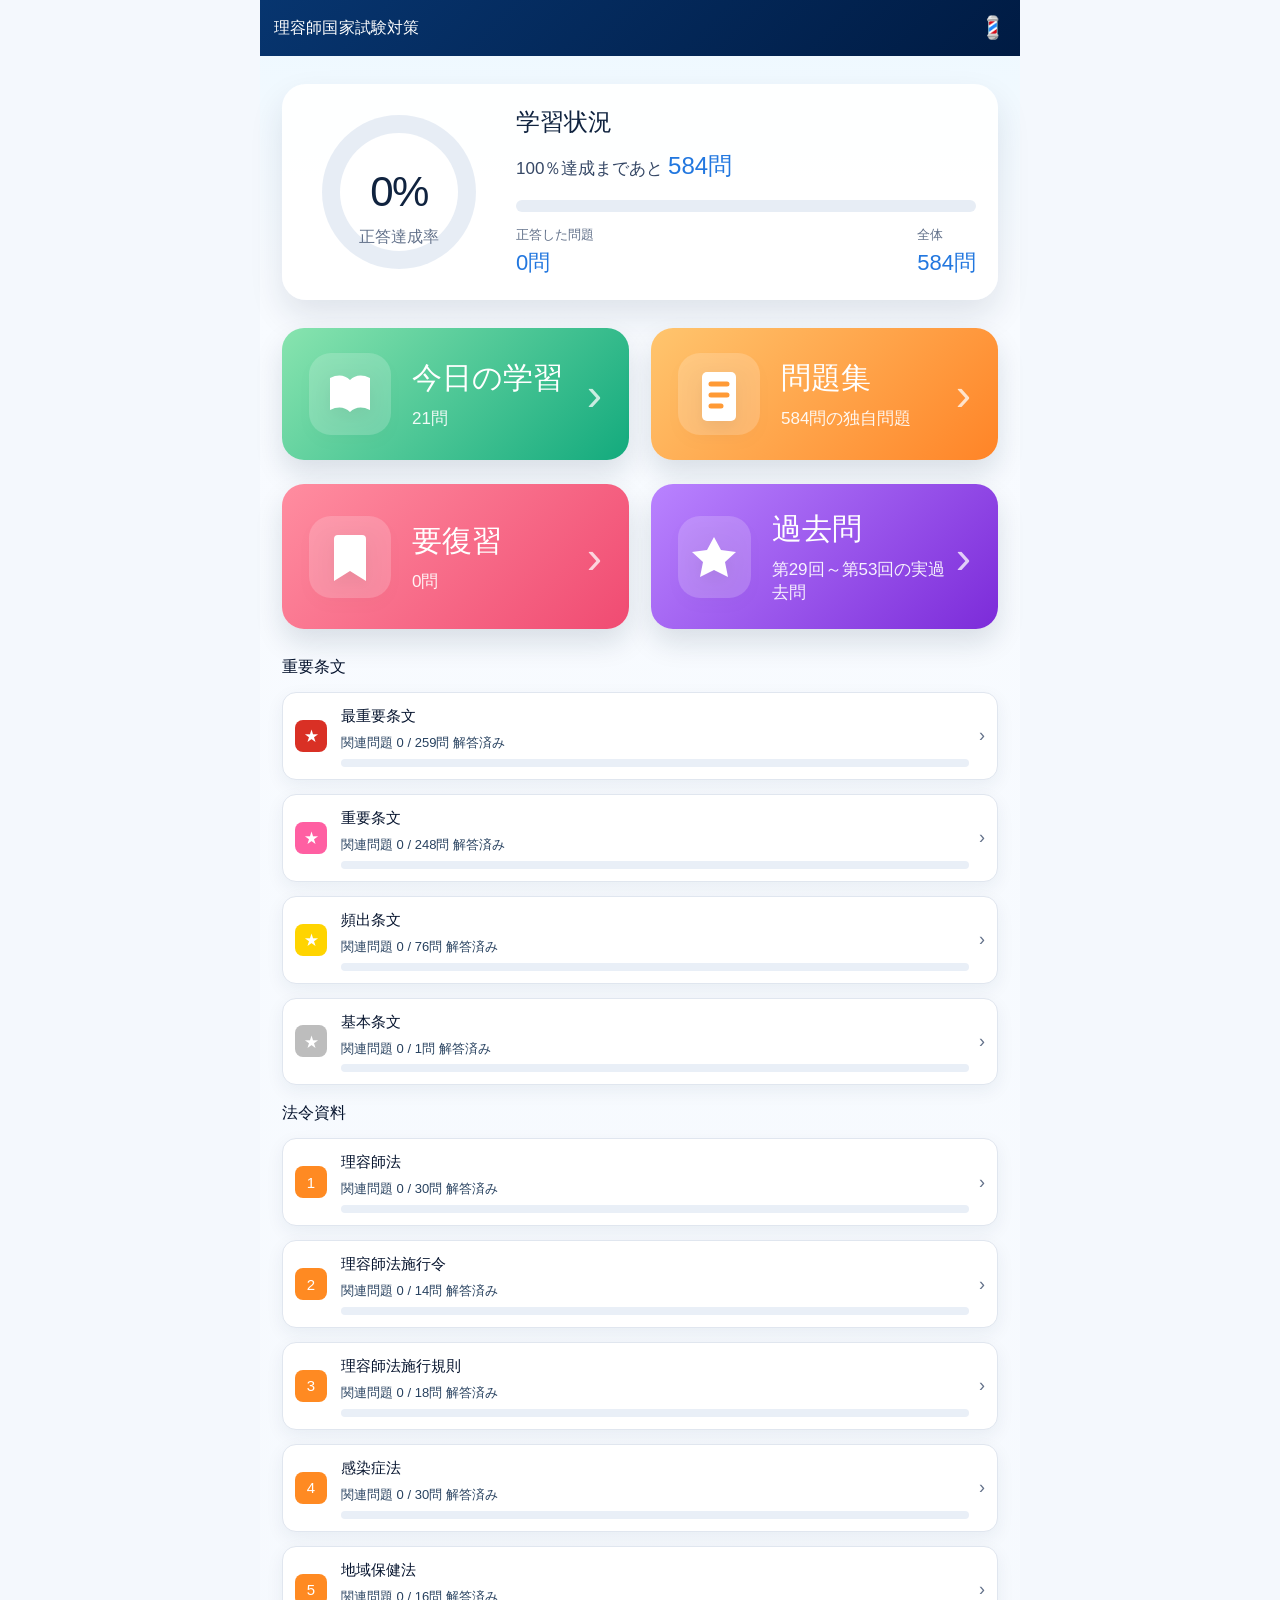
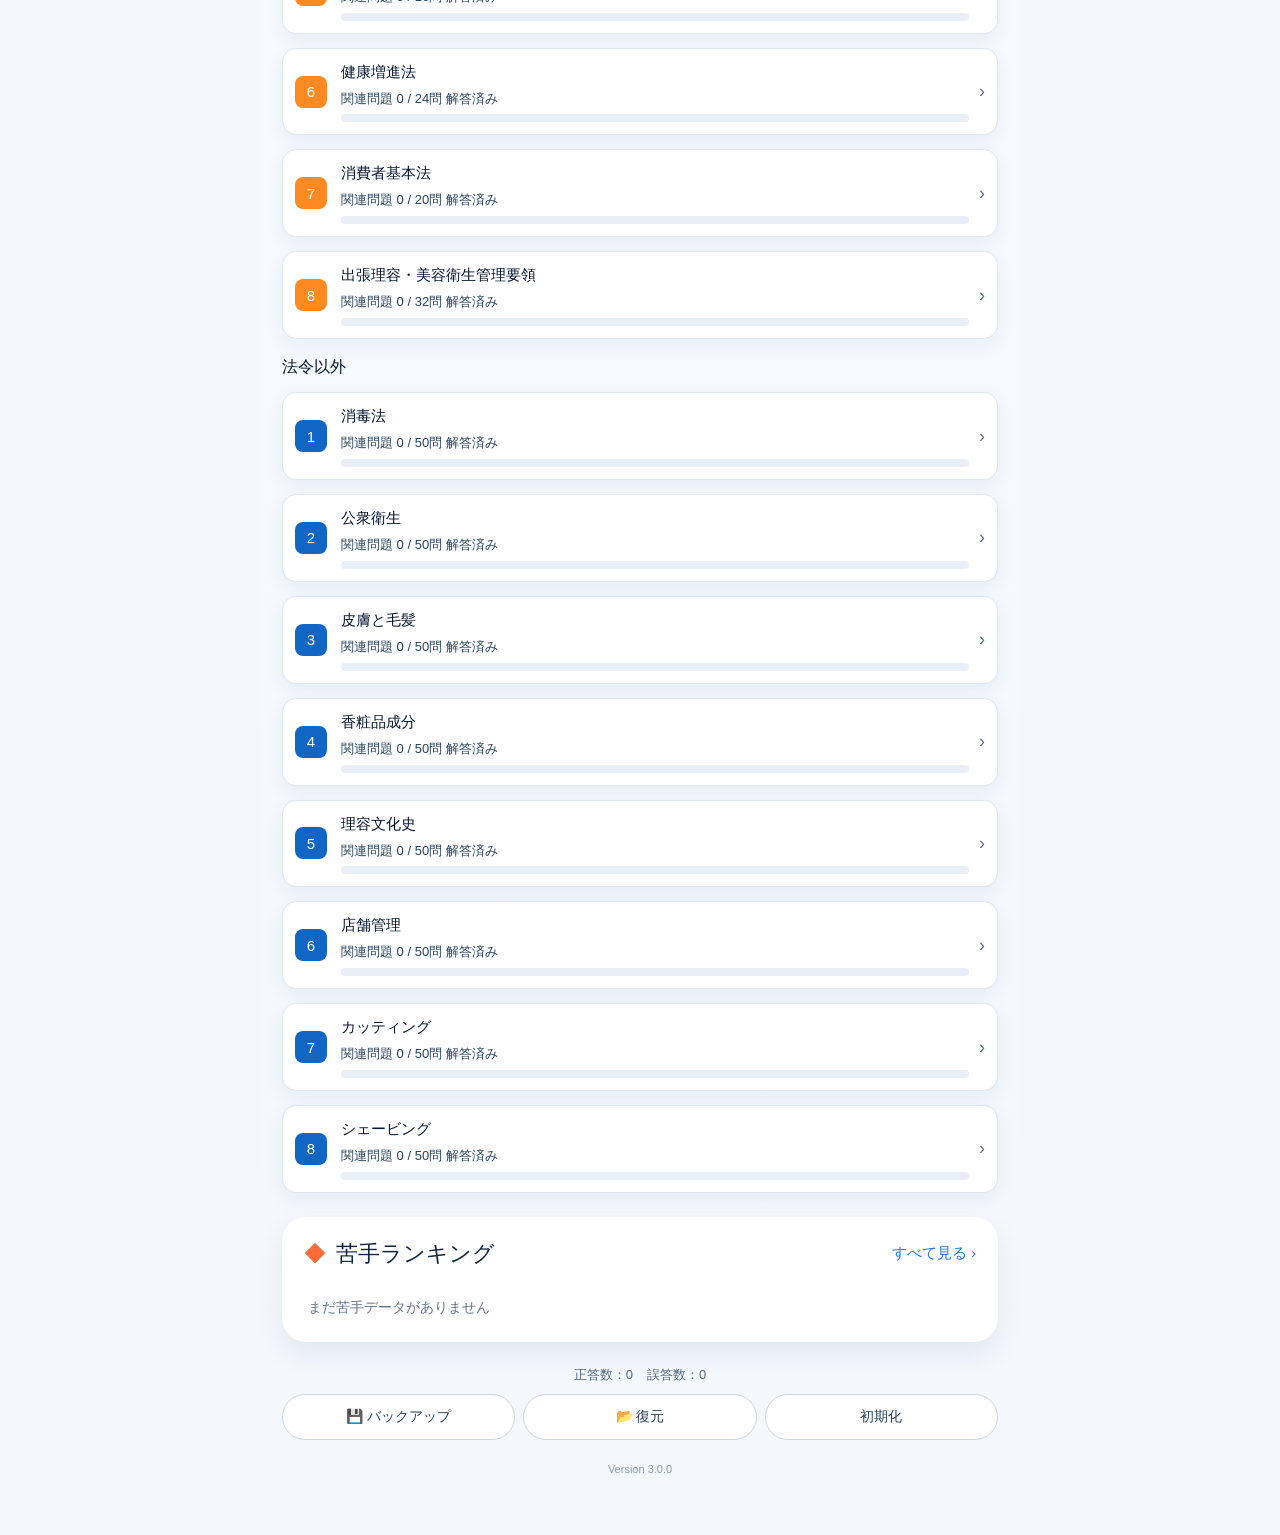
==== index.html @ 8ae8960f "Add files via upload" ====
<!doctype html>
<html lang="ja">
<head>
<meta charset="utf-8">
<meta name="viewport" content="width=device-width,initial-scale=1,viewport-fit=cover">
<title>理容師国家試験</title>
<meta name="theme-color" content="#eaf5ff">
<meta name="apple-mobile-web-app-title" content="国家試験">
<meta name="application-name" content="国家試験">
<link rel="manifest" href="manifest.webmanifest">
<link rel="stylesheet" href="style.css">
</head>
<body>
<main class="app-shell">
  <header class="hero-top">
    <div class="title-banner">
      <span class="brand-mark"><svg viewBox="0 0 64 64" aria-hidden="true"><path d="M12 16c8-4 15-3 20 2v32c-5-5-12-6-20-2V16z"/><path d="M52 16c-8-4-15-3-20 2v32c5-5 12-6 20-2V16z"/></svg></span>
      <span class="hero-title">理容師国家試験対策</span>
    </div>
  </header>

  <section class="content">
    <section class="hero-card" id="hero-card"></section>

    <section class="entry-grid">
      <a class="entry-card study" href="過去問/index.html?mode=today"><span class="entry-ico"><svg viewBox="0 0 64 64" aria-hidden="true"><path d="M12 16c8-4 15-3 20 2v32c-5-5-12-6-20-2V16z"/><path d="M52 16c-8-4-15-3-20 2v32c5-5 12-6 20-2V16z"/></svg></span><span class="entry-text"><span>今日の学習</span><small>21問</small></span><span class="arrow">›</span></a>
      <a class="entry-card quiz" href="過去問/index.html?mode=category"><span class="entry-ico"><svg viewBox="0 0 64 64" aria-hidden="true"><path d="M20 10h24a5 5 0 0 1 5 5v39a5 5 0 0 1-5 5H20a5 5 0 0 1-5-5V15a5 5 0 0 1 5-5z"/><path d="M24 22h16M24 33h16M24 44h10" fill="none" stroke="#ff9a36" stroke-width="5" stroke-linecap="round"/></svg></span><span class="entry-text"><span>問題集</span><small id="problem-count-description">584問の独自問題</small></span><span class="arrow">›</span></a>
    </section>

    <section class="entry-grid entry-grid-secondary">
      <a class="entry-card review" href="過去問/index.html#mistakes"><span class="entry-ico"><svg viewBox="0 0 64 64" aria-hidden="true"><path d="M20 10h24a4 4 0 0 1 4 4v42L32 46 16 56V14a4 4 0 0 1 4-4z"/><path d="M34 18l3 6 7 1-5 5 1 7-6-3-6 3 1-7-5-5 7-1 3-6z" opacity=".35"/></svg></span><span class="entry-text"><span>要復習</span><small id="review-mini">0問</small></span><span class="arrow">›</span></a>
      <a class="entry-card past" href="実過去問/index.html"><span class="entry-ico"><svg viewBox="0 0 64 64" aria-hidden="true"><path d="M32 12l7 13 15 2-11 10 3 15-14-7-14 7 3-15L10 27l15-2 7-13z"/></svg></span><span class="entry-text"><span>過去問</span><small>第29回～第53回の実過去問</small></span><span class="arrow">›</span></a>
    </section>

    <section class="category-card-list" id="category-card-list"></section>
    <section class="weak-card" id="weak-card"></section>
    <section class="reset-card" id="reset-card"></section>
  </section>
</main>

<script src="過去問/data.js"></script>
<script src="教材/data.js"></script>
<script>
const PREFIX='riyo_v05_';
function storageGet(key){try{return localStorage.getItem(key)}catch(e){return null}}
function storageSet(key,value){try{localStorage.setItem(key,value);return true}catch(e){return false}}
function storageRemove(key){try{localStorage.removeItem(key);return true}catch(e){return false}}
function safeJson(key,fallback,validate){const raw=storageGet(key);if(raw===null)return fallback;try{const value=JSON.parse(raw);return !validate||validate(value)?value:fallback}catch(e){return fallback}}
const store={get:k=>safeJson(PREFIX+k,null,v=>v===null||(v&&typeof v==='object'&&!Array.isArray(v))),set:(k,v)=>storageSet(PREFIX+k,JSON.stringify(v))};
const APP_VERSION='3.0.0';
const MATERIAL_CATEGORY_NUMBERS=['1','2','3','4','5','6','7','8','9','10','11','12','13','14','15','16'];
const MATERIAL_IMPORTANT_ROWS=[
  {source:0,label:'最重要条文',importance:'most',mark:'#d93025'},
  {source:1,label:'重要条文',importance:'important',mark:'#ff5fa2'},
  {source:2,label:'頻出条文',importance:'frequent',mark:'#ffd400'},
  {source:3,label:'基本条文',importance:'basic',mark:'#bdbdbd'}
];
const MATERIAL_FIELD_ROWS=[
  {label:'理容師法',source:3,group:'barber_act'},{label:'理容師法施行令',source:5,group:'order'},{label:'理容師法施行規則',source:4,group:'rules'},
  {label:'感染症法',source:7,group:'infection'},{label:'地域保健法',source:8,group:'community'},{label:'健康増進法',source:9,group:'health_promotion_act'},
  {label:'消費者基本法',source:10,group:'consumer'},{label:'出張理容・美容衛生管理要領',source:6,group:'visit'},
  {label:'消毒法',source:12,field:'衛生管理',type:'disinfection',group:'disinfection'},
  {label:'公衆衛生',source:12,field:'衛生管理',type:'public_health',group:'public_health'},
  {label:'皮膚と毛髪',source:12,field:'保健',group:'skin'},{label:'香粧品成分',source:12,field:'香粧品化学',group:'cosmetics'},
  {label:'理容文化史',source:12,field:'文化論',group:'history'},{label:'店舗管理',source:12,field:'運営管理',group:'shop'},
  {label:'カッティング',source:12,field:'理容技術理論',type:'cut',group:'cut'},
  {label:'シェービング',source:12,field:'理容技術理論',type:'shaving',group:'shaving'}
];
const GROUP_RULE={microbe:'disinfection',infection_control:'disinfection',environment:'public_health',health_promo:'public_health',hair:'skin',anatomy:'skin',nutrition:'skin',disease:'skin',surfactant:'cosmetics',perm:'cosmetics',cosmetic_safety:'cosmetics',ph:'cosmetics',color:'cosmetics',style:'history',design:'history',aesthetics:'history',customer:'shop',accounting:'shop',labor:'shop',complaint:'shop',store:'shop',commerce:'shop',shampoo:'cut',setting:'cut',tools:'cut'};
function questionGroup(q){return GROUP_RULE[q.category]||q.category}
function relatedQuestions(def){
  if(def.importance==='most')return QUESTIONS.filter(q=>Number(q.importance||3)>=5);
  if(def.importance==='important')return QUESTIONS.filter(q=>Number(q.importance||3)===4);
  if(def.importance==='frequent')return QUESTIONS.filter(q=>Number(q.importance||3)===3);
  if(def.importance==='basic')return QUESTIONS.filter(q=>Number(q.importance||3)<=2);
  return QUESTIONS.filter(q=>questionGroup(q)===def.group);
}
function answeredIds(p){
  const ids=new Set(Object.entries(p.answerStats||{}).filter(([,s])=>s&&Number(s.try)>0).map(([id])=>Number(id)));
  Object.entries(p.done||{}).forEach(([id,value])=>{if(value)ids.add(Number(id))});
  return ids;
}
function materialProgressHtml(items,answered){
  const total=items.length,learned=items.filter(q=>answered.has(Number(q.id))).length,rate=pct(learned,total);
  return `<div class="cat-progress"><div class="cat-progress-line"><em>関連問題 ${learned} / ${total}問 解答済み</em></div><div class="cat-progress-track"><i style="width:${rate}%"></i></div></div>`;
}
function materialRowHtml(def,index,type,answered,displayIndex=index){
  const mark=type==='important'?'★':MATERIAL_CATEGORY_NUMBERS[displayIndex];
  const href=`教材/index.html#material=${type}-${index}`;
  const color=type==='important'?def.mark:'#1266c3';
  return `<a class="material-law-row" href="${href}"><span class="material-num" style="background:${color}">${mark}</span><span class="material-main"><span class="material-title">${def.label}</span>${materialProgressHtml(relatedQuestions(def),answered)}</span><span class="material-go">›</span></a>`;
}
let openLawCategory=null;
let openImportance=null;
const escapeLawHtml=value=>String(value??'').replace(/[&<>"']/g,ch=>({'&':'&amp;','<':'&lt;','>':'&gt;','"':'&quot;',"'":'&#39;'}[ch]));
function formatLawSourceText(text){
  const lines=String(text||'').replace(/\r\n?/g,'\n').split('\n').map(line=>line.trim());
  const out=[];
  for(const line of lines){
    if(!line){if(out.length&&out[out.length-1]!==null)out.push(null);continue;}
    if(!out.length||out[out.length-1]===null){out.push(line);continue;}
    const prev=out[out.length-1];
    const startsStructure=/^(?:（[^）]+）|第[一二三四五六七八九十百千0-9０-９]+条|[一二三四五六七八九十百千]+[ 　]|[0-9０-９]+[ 　])/.test(line);
    if(/[。！？）]$/.test(prev)||startsStructure)out.push(line);else out[out.length-1]=prev+line;
  }
  return out.filter((line,i)=>line!==null||i>0&&out[i-1]!==null).map(line=>line===null?'':line);
}
const lawSourceHtml=text=>formatLawSourceText(text).map(line=>escapeLawHtml(line)).join('<br>');
function lawEntries(def){
  const map=new Map();
  QUESTIONS.filter(q=>q.category===def.group&&typeof LAW_META!=='undefined'&&LAW_META[q.id]).forEach(q=>{
    const meta=LAW_META[q.id],key=meta.reference||`問題${q.id}`;
    if(!map.has(key))map.set(key,{reference:key,sources:[],points:[],explanations:[],questions:[]});
    const entry=map.get(key);
    if(meta.sourceText&&!entry.sources.includes(meta.sourceText))entry.sources.push(meta.sourceText);
    (meta.examPoints||[]).forEach(point=>{if(point&&!entry.points.includes(point))entry.points.push(point)});
    if(q.exp&&!entry.explanations.includes(q.exp))entry.explanations.push(q.exp);
    entry.questions.push(q);
  });
  return [...map.values()];
}
function importanceQuestions(def){
  return QUESTIONS.filter(q=>{
    if(typeof LAW_META==='undefined'||!LAW_META[q.id])return false;
    if(def.importance==='most')return Number(q.importance||3)>=5;
    if(def.importance==='important')return Number(q.importance||3)===4;
    if(def.importance==='frequent')return Number(q.importance||3)===3;
    return Number(q.importance||3)<=2;
  });
}
function importanceEntries(def){
  const map=new Map();
  importanceQuestions(def).forEach(q=>{
    const meta=LAW_META[q.id],key=meta.reference||`問題${q.id}`;
    if(!map.has(key))map.set(key,{reference:key,sources:[],points:[],explanations:[],questions:[]});
    const entry=map.get(key);
    if(meta.sourceText&&!entry.sources.includes(meta.sourceText))entry.sources.push(meta.sourceText);
    (meta.examPoints||[]).forEach(point=>{if(point&&!entry.points.includes(point))entry.points.push(point)});
    if(q.exp&&!entry.explanations.includes(q.exp))entry.explanations.push(q.exp);
    entry.questions.push(q);
  });
  return [...map.values()];
}
function lawArticleHtml(entry,index){
  return `<details class="top-law-article"${index===0?' open':''}><summary>${escapeLawHtml(entry.reference)}</summary><div class="top-law-article-body"><section class="top-law-block"><h4>条文全文</h4>${entry.sources.map(x=>`<p class="top-law-source">${lawSourceHtml(x)}</p>`).join('')}</section><section class="top-law-block"><h4>ポイント</h4><ul class="top-law-points">${entry.points.map(x=>`<li>${escapeLawHtml(x)}</li>`).join('')}</ul></section><section class="top-law-block"><h4>解説</h4>${entry.explanations.map(x=>`<p class="top-law-explain">${escapeLawHtml(x)}</p>`).join('')}</section><section class="top-law-block"><h4>関連問題</h4><div class="top-law-related">${entry.questions.map(q=>`<a href="過去問/index.html#question=${q.id}">問題${q.id}　${escapeLawHtml(q.q.split('\n')[0])}</a>`).join('')}</div></section></div></details>`;
}
function lawMaterialHtml(def,index,answered){
  const entries=lawEntries(def),questions=relatedQuestions(def),open=openLawCategory===def.group;
  return `<div class="top-law-unit"><a class="material-law-row top-law-toggle" href="#law=${def.group}" onclick="toggleLawCategory('${def.group}');return false" aria-expanded="${open}"><span class="material-num" style="background:#ff8a22">${index+1}</span><span class="material-main"><span class="material-title">${def.label}</span>${materialProgressHtml(questions,answered)}</span><span class="material-go">›</span></a>${open?`<div class="top-law-list">${entries.map(lawArticleHtml).join('')}</div>`:''}</div>`;
}
function importanceMaterialHtml(def,index,answered){
  const entries=importanceEntries(def),open=openImportance===def.importance;
  return `<div class="top-law-unit"><a class="material-law-row top-law-toggle" href="#importance=${def.importance}" onclick="toggleImportance('${def.importance}');return false" aria-expanded="${open}"><span class="material-num" style="background:${def.mark}">★</span><span class="material-main"><span class="material-title">${def.label}</span>${materialProgressHtml(relatedQuestions(def),answered)}</span><span class="material-go">›</span></a>${open?`<div class="top-law-list">${entries.map(lawArticleHtml).join('')}</div>`:''}</div>`;
}
function toggleLawCategory(group){openLawCategory=openLawCategory===group?null:group;renderMaterialCategories();}
function toggleImportance(importance){openImportance=openImportance===importance?null:importance;renderMaterialCategories();}
function renderMaterialCategories(){
  const answered=answeredIds(prog());
  const laws=MATERIAL_FIELD_ROWS.slice(0,8),nonLaws=MATERIAL_FIELD_ROWS.slice(8);
  document.getElementById('category-card-list').innerHTML=`<h3 class="material-section-title">重要条文</h3>${MATERIAL_IMPORTANT_ROWS.map((d,i)=>importanceMaterialHtml(d,i,answered)).join('')}<h3 class="material-section-title">法令資料</h3>${laws.map((d,i)=>lawMaterialHtml(d,i,answered)).join('')}<h3 class="material-section-title">法令以外</h3>${nonLaws.map((d,i)=>materialRowHtml(d,i+8,'field',answered,i)).join('')}`;
}

function baseProg(){return{done:{},answerStats:{},history:[],mistakes:{},themeStats:{},catStats:{},daily:{},recentIds:[],recentThemes:[],mockStats:{pass:0,fail:0},scoreResetBase:{ok:0,ng:0},materialOk:{},settings:{todayCount:21,recentBlock:30,masterNeed:2}}}
function prog(){return {...baseProg(),...(store.get('prog')||{})}}
function pct(n,d){return d?Math.round(n/d*100):0}
function localDateString(d=new Date()){const z=n=>String(n).padStart(2,'0');return `${d.getFullYear()}-${z(d.getMonth()+1)}-${z(d.getDate())}`}
function today(){return localDateString()}
function lastNDays(n){const a=[];for(let i=0;i<n;i++){const d=new Date();d.setDate(d.getDate()-i);a.push(localDateString(d))}return a}
function catQuestions(id){return QUESTIONS.filter(q=>q.category===id)}
function rankCounts(list){return {
  ss:list.filter(q=>q.importance>=5).length,
  s:list.filter(q=>q.importance===4).length,
  a:list.filter(q=>q.importance<=3).length
}}
function weaknessName(key){
  const gid=String(key||'').split(':')[0];
  const c=CATEGORIES.find(x=>x.id===gid);
  return c ? c.name : '苦手テーマ';
}
function weaknessRows(p){
  const rows=Object.entries(p.themeStats||{}).map(([k,s])=>{
    const total=(s.ok||0)+(s.ng||0);
    return {name:weaknessName(k), total, rate:pct(s.ok||0,total), ng:s.ng||0};
  }).filter(x=>x.total>0 && x.ng>0)
    .sort((a,b)=>(b.ng-a.ng)||(a.rate-b.rate))
    .slice(0,3);
  return rows;
}

function solvedIds(p){return new Set(Object.entries(p.answerStats||{}).filter(([id,s])=>s&&s.ok>0).map(([id])=>Number(id)))}
function masteredIds(p){return new Set(Object.entries(p.answerStats||{}).filter(([id,s])=>s&&s.ok>=5).map(([id])=>Number(id)))}
function solvedCountByCat(p,catId){const solved=solvedIds(p);return catQuestions(catId).filter(q=>solved.has(q.id)).length}
function categoryProgressHtml(c,i,p){const total=catQuestions(c.id).length,done=solvedCountByCat(p,c.id),rate=pct(done,total);return `<div class="cat-progress"><div class="cat-progress-line"><em>${rate}%　${done} / ${total} 問 完了</em></div><div class="cat-progress-track"><i style="width:${rate}%"></i></div></div>`}
function mockStatsText(p){const st={pass:0,fail:0,...((p&&p.mockStats)||{})};return `合格${st.pass||0}回/不合格${st.fail||0}回`}
function scoreCounts(p){const h=p.history||[];return{ok:h.filter(x=>x.ok).length,ng:h.filter(x=>!x.ok).length}}
function visibleScoreCounts(p){const c=scoreCounts(p),b={ok:0,ng:0,...(p.scoreResetBase||{})};return{ok:Math.max(0,c.ok-(b.ok||0)),ng:Math.max(0,c.ng-(b.ng||0))}}
const STUDY_BACKUP_KEYS=['riyo_v05_prog','riyo_v05_mockProgress','riyoshi_past_exam_session_v1','riyoushi_9laws_final_done_v3','riyoushi_9laws_final_weak_v2','study_mode'];
const STUDY_BACKUP_ID='国家試験学習データ';
function backupFileName(){const d=new Date(),z=n=>String(n).padStart(2,'0');return `国家試験_学習データ_${d.getFullYear()}${z(d.getMonth()+1)}${z(d.getDate())}_${z(d.getHours())}${z(d.getMinutes())}${z(d.getSeconds())}.json`}
function backupStudyData(){
  const data={};
  STUDY_BACKUP_KEYS.forEach(k=>{const v=storageGet(k);if(v!==null)data[k]=v});
  const backup={format:STUDY_BACKUP_ID,version:1,createdAt:new Date().toISOString(),app:{name:'理容師国家試験対策',storage:'localStorage'},data};
  const blob=new Blob([JSON.stringify(backup,null,2)],{type:'application/json'}),url=URL.createObjectURL(blob),a=document.createElement('a');
  a.href=url;a.download=backupFileName();document.body.appendChild(a);a.click();a.remove();setTimeout(()=>URL.revokeObjectURL(url),1000);
}
function chooseRestoreFile(){document.getElementById('restore-file').click()}
function restoreStudyData(input){
  const file=input.files&&input.files[0];input.value='';if(!file)return;
  const reader=new FileReader();
  reader.onload=()=>{
    let backup;
    try{backup=JSON.parse(reader.result)}catch(e){alert('このファイルは有効な学習データではありません。');return}
    const jsonKeys=new Set(['riyo_v05_prog','riyo_v05_mockProgress','riyoshi_past_exam_session_v1','riyoushi_9laws_final_done_v3','riyoushi_9laws_final_weak_v2']);
    const objectJsonKeys=new Set(['riyo_v05_prog','riyo_v05_mockProgress','riyoshi_past_exam_session_v1']);
    const valid=backup&&backup.format===STUDY_BACKUP_ID&&backup.version===1&&backup.data&&typeof backup.data==='object'&&!Array.isArray(backup.data)&&Object.keys(backup.data).every(k=>STUDY_BACKUP_KEYS.includes(k)&&typeof backup.data[k]==='string'&&(!jsonKeys.has(k)||(()=>{try{const v=JSON.parse(backup.data[k]);return objectJsonKeys.has(k)?(v&&typeof v==='object'&&!Array.isArray(v)):Array.isArray(v)}catch(e){return false}})()));
    if(!valid){alert('このファイルは有効な学習データではありません。');return}
    if(!confirm('現在の学習データをバックアップデータで置き換えます。復元してよろしいですか？'))return;
    const before={};STUDY_BACKUP_KEYS.forEach(k=>before[k]=storageGet(k));
    try{
      STUDY_BACKUP_KEYS.forEach(k=>{if(!storageRemove(k))throw new Error('storage')});
      Object.entries(backup.data).forEach(([k,v])=>{if(!storageSet(k,v))throw new Error('storage')});
    }catch(e){
      STUDY_BACKUP_KEYS.forEach(k=>storageRemove(k));
      Object.entries(before).forEach(([k,v])=>{if(v!==null)storageSet(k,v)});
      alert('学習データを復元できませんでした。現在のデータは変更されていません。');return;
    }
    alert('学習データを復元しました。');location.reload();
  };
  reader.onerror=()=>alert('このファイルは有効な学習データではありません。');
  reader.readAsText(file);
}
function resetStudyData(){if(!confirm('学習データを初期化します。正答・誤答・学習履歴・要復習・達成率が削除されます。問題データ・教材データは削除されません。よろしいですか？'))return;const p=prog();const next=baseProg();next.settings={...next.settings,...(p.settings||{})};store.set('prog',next);storageRemove('riyo_v05_mockProgress');storageRemove('riyoshi_past_exam_session_v1');renderProgress()}

function renderProgress(){
  const p=prog();
  const done=solvedIds(p).size;
  const h=p.history||[];
  const ok=h.filter(x=>x.ok).length;
  const masteredSet=masteredIds(p);
  const reviewCount=Object.entries(p.mistakes||{}).filter(([id])=>!masteredSet.has(Number(id))).length;
  const masteredCount=masteredSet.size;
  const week=lastNDays(7).reduce((a,d)=>a+(p.daily?.[d]?.try||0),0);
  const total=QUESTIONS.length;
  const donePct=pct(done,total);
  const correctPct=pct(ok,h.length);
  const score=visibleScoreCounts(p);
  const remain=Math.max(0,total-done);
  document.getElementById('problem-count-description').textContent=`${total}問の独自問題`;
  document.getElementById('review-mini').textContent=reviewCount+'問';
  const masteredMini=document.getElementById('mastered-mini');
  if(masteredMini)masteredMini.textContent=masteredCount+'問';
  document.getElementById('hero-card').innerHTML=`
    <div class="ring big" style="--p:${donePct}"><span>${donePct}%</span><small>正答達成率</small></div>
    <div class="hero-info">
      <h2>学習状況</h2>
      <p>${remain?`100％達成まであと <span>${remain}問</span>`:'100％達成'}</p>
      <div class="bar"><i style="width:${donePct}%"></i></div>
      <div class="hero-numbers"><div>正答した問題<br><span>${done}問</span></div><div>全体<br><span>${total}問</span></div></div>
    </div>`;
  renderMaterialCategories();
  const wr=weaknessRows(p);
  document.getElementById('weak-card').innerHTML=`
    <div class="section-head"><h2><span class="flame">◆</span>苦手ランキング</h2><a href="過去問/index.html#mistakes">すべて見る ›</a></div>
    ${wr.length ? `<div class="weak-list">${wr.map((w,i)=>`<a class="weak-row" href="過去問/index.html#mistakes"><span class="rank r${i+1}">${i+1}</span><span>${w.name}</span><small>正答率 <em>${w.rate}%</em></small><span class="go">›</span></a>`).join('')}</div>` : `<div class="empty-weak">まだ苦手データがありません</div>`}`;
  document.getElementById('reset-card').innerHTML=`<div class="reset-counts"><span>正答数：${score.ok}</span><span>誤答数：${score.ng}</span></div><div class="data-buttons"><button class="data-button" onclick="backupStudyData()">💾 バックアップ</button><button class="data-button" onclick="chooseRestoreFile()">📂 復元</button><button class="reset-button" onclick="resetStudyData()">初期化</button></div><input id="restore-file" class="restore-file" type="file" accept="application/json,.json" onchange="restoreStudyData(this)"><div class="app-version">Version ${APP_VERSION}</div>`;
}
function renderCategories(){}
renderProgress();
renderCategories();
window.addEventListener('pageshow',()=>renderProgress());
document.addEventListener('visibilitychange',()=>{if(document.visibilityState==='visible')renderProgress();});
window.addEventListener('storage',e=>{if(e.key===PREFIX+'prog')renderProgress();});
if ('serviceWorker' in navigator) {
  window.addEventListener('load',()=>navigator.serviceWorker.register('./sw.js').catch(()=>{}));
}
</script>
</body>
</html>
---- style.css ----
:root{--navy:#10233f;--bg:#f4f8fd;--line:#dfe8f2;--text:#10233f;--muted:#62718a;--blue:#2277df;--green:#24b77a;--orange:#ff8a22;--red:#f35775;--card:#fff;--violet:#7a55d8}
*{box-sizing:border-box;font-weight:400}body{margin:0;background:#f4f8fd;color:var(--text);font-family:-apple-system,BlinkMacSystemFont,"Hiragino Sans","Yu Gothic",Meiryo,sans-serif;font-weight:400}a{text-decoration:none;color:inherit;font-weight:400}.app-shell{max-width:760px;min-height:100vh;margin:0 auto;background:linear-gradient(180deg,#edf8ff 0,#f8fbff 280px,#f4f8fd 100%)}
.hero-top{height:86px;padding:0;position:relative;display:block;overflow:hidden;background:#083463;border-bottom:1px solid rgba(255,255,255,.55)}.title-banner{height:86px;border-radius:0;background:#083463;box-shadow:none;display:flex;align-items:center;gap:0;padding:0 22px 0 22px;color:white;position:relative}.title-banner:after{content:'💈';position:absolute;right:24px;top:50%;transform:translateY(-50%);font-size:28px;line-height:1}.brand-mark{display:none}.brand-mark svg{display:none}.hero-title{font-size:24px;letter-spacing:.01em;color:white;line-height:1.2}.content{padding:22px 22px 34px}
.hero-card{margin-top:6px;background:rgba(255,255,255,.96);border-radius:24px;padding:22px;box-shadow:0 16px 34px rgba(16,35,63,.11);display:grid;grid-template-columns:190px 1fr;gap:22px;align-items:center}.ring{border-radius:50%;background:conic-gradient(var(--blue) calc(var(--p)*1%),#e7edf5 0);position:relative}.ring:before{content:"";position:absolute;inset:18px;border-radius:50%;background:white}.ring span,.ring small{position:absolute;z-index:1;font-weight:400;left:50%;transform:translateX(-50%);white-space:nowrap}.ring.big{width:154px;height:154px;margin:auto}.ring span{top:50%;transform:translate(-50%,-50%);font-size:42px;letter-spacing:-.04em;line-height:1}.ring small{bottom:24px;font-size:16px;color:var(--muted);line-height:1}.hero-info h2{font-size:24px;margin:0 0 12px}.hero-info p{margin:0 0 18px;color:#354765;font-size:17px}.hero-info p span{color:var(--blue);font-size:24px}.bar{height:12px;border-radius:999px;background:#e7edf5;overflow:hidden}.bar i{display:block;height:100%;border-radius:999px;background:linear-gradient(90deg,#2879df,#25b8ee)}.hero-numbers{display:flex;justify-content:space-between;margin-top:14px;color:var(--muted);font-size:13px}.hero-numbers span{display:inline-block;margin-top:4px;color:var(--blue);font-size:22px}
.quick-grid{display:grid;grid-template-columns:repeat(4,1fr);gap:24px;margin:32px 2px 30px}.quick{text-align:center;display:grid;gap:10px;justify-items:center;color:#10233f}.quick-icon{width:108px;height:108px;border-radius:50%;display:grid;place-items:center;color:white;box-shadow:0 14px 26px rgba(16,35,63,.16),inset 0 1px 0 rgba(255,255,255,.35)}.quick-icon svg{width:50px;height:50px;display:block;fill:currentColor}.quick span:nth-child(2){font-size:22px;line-height:1.2}.quick small{font-size:18px;color:var(--muted);line-height:1}.q1 small{color:var(--green)}.q1 .quick-icon{background:linear-gradient(135deg,#8ce9b9,#12aa70)}.q2 .quick-icon{background:linear-gradient(135deg,#b983ff,#7c2bd9)}.q2 small{color:var(--violet)}.q3 .quick-icon{background:linear-gradient(135deg,#ff8da0,#f04b72)}.q4 .quick-icon{background:linear-gradient(135deg,#86c9ff,#236fe0)}
.entry-grid{display:grid;grid-template-columns:1fr 1fr;gap:22px;margin-bottom:24px}.entry-card{min-height:126px;border-radius:22px;color:white;display:flex;align-items:center;padding:25px 27px;font-size:30px;box-shadow:0 14px 28px rgba(16,35,63,.13);position:relative;overflow:hidden}.entry-ico{width:82px;height:82px;border-radius:22px;background:rgba(255,255,255,.18);display:grid;place-items:center;margin-right:21px;filter:drop-shadow(0 7px 8px rgba(0,0,0,.08))}.entry-ico svg{width:64px;height:64px;fill:white;display:block}.entry-text{display:grid;gap:8px}.entry-text small{font-size:17px;color:rgba(255,255,255,.92)}.arrow{margin-left:auto;font-size:46px;color:rgba(255,255,255,.75)}.study{background:linear-gradient(135deg,#88e4af,#13aa7d)}.quiz{background:linear-gradient(135deg,#ffc56e,#ff8427)}
h2{font-size:22px;margin:0}.progress-card,.weak-card{background:var(--card);border-radius:24px;padding:22px;box-shadow:0 12px 28px rgba(16,35,63,.08);margin-bottom:24px}.section-head{display:flex;justify-content:space-between;align-items:center;margin-bottom:16px}.section-head h2{display:flex;align-items:center;gap:10px}.section-head a{color:var(--blue);font-size:15px}.mini-icon{color:#2ab6ed;font-size:22px}.flame{color:#ff6a39;font-size:22px}.stat-grid{display:grid;grid-template-columns:repeat(4,1fr);gap:14px;margin-bottom:20px}.stat{background:#f7faff;border-radius:18px;padding:15px 14px;min-height:132px}.stat span{display:block;color:#10233f;font-size:14px;margin-bottom:8px}.stat em{font-style:normal;font-size:30px;display:block;letter-spacing:-.02em}.stat i{display:block;height:8px;background:#dfe8f2;border-radius:999px;overflow:hidden;margin:12px 0}.stat i b{display:block;height:100%;border-radius:999px}.stat small{color:#465875;font-size:13px}.s-green em{color:var(--green)}.s-green i b{background:var(--green)}.s-orange em{color:var(--orange)}.s-orange i b{background:var(--orange)}.s-violet em{color:var(--violet)}.s-violet i b{background:var(--violet)}.s-blue em{color:var(--blue)}.s-blue i b{background:var(--blue)}.category-list{display:grid;gap:10px}.category-row{width:100%;border:1px solid var(--line);background:#fff;border-radius:17px;min-height:70px;padding:12px 14px;display:flex;align-items:center;gap:14px}.num{width:40px;height:40px;border-radius:50%;background:var(--blue);color:white;display:grid;place-items:center;font-size:17px;flex:0 0 auto}.category-main{min-width:0;display:block}.category-name{font-size:17px;display:block;white-space:nowrap;overflow:hidden;text-overflow:ellipsis}.category-main small{display:block;color:var(--muted);font-size:13px;margin-top:5px;line-height:1.35}.weak-list{display:grid}.weak-row{display:grid;grid-template-columns:50px 1fr auto 34px;align-items:center;gap:10px;min-height:64px;border-top:1px solid var(--line)}.weak-row:first-child{border-top:0}.rank{width:34px;height:34px;border-radius:12px;display:grid;place-items:center;color:white}.r1{background:linear-gradient(135deg,#ffca61,#ff9d2e)}.r2{background:linear-gradient(135deg,#c7ced8,#8f99a7)}.r3{background:linear-gradient(135deg,#d2905d,#af663e)}.weak-row small{color:#465875}.weak-row small em{font-style:normal;color:var(--red);font-size:20px;margin-left:5px}.go{width:30px;height:30px;border:2px solid #cbd5e1;border-radius:50%;display:grid;place-items:center;color:#94a3b8;font-size:22px;line-height:1}
@media(max-width:560px){.hero-top{height:86px;padding:0}.title-banner{height:86px;border-radius:0;padding:0 20px;gap:0}.title-banner:after{right:20px;font-size:28px}.brand-mark{display:none}.brand-mark svg{display:none}.hero-title{font-size:22px}.content{padding:18px 14px 28px}.hero-card{grid-template-columns:126px 1fr;gap:14px;padding:18px;border-radius:22px}.ring.big{width:116px;height:116px}.ring:before{inset:14px}.ring span{font-size:32px}.ring small{font-size:12px;margin-top:42px}.hero-info h2{font-size:20px}.hero-info p{font-size:13px;margin-bottom:12px}.hero-info p span{font-size:18px}.quick-grid{grid-template-columns:repeat(4,1fr);gap:8px;margin:24px 0}.quick-icon{width:72px;height:72px}.quick-icon svg{width:34px;height:34px}.quick span:nth-child(2){font-size:13px}.quick small{font-size:12px}.entry-grid{gap:12px}.entry-card{min-height:98px;border-radius:19px;font-size:22px;padding:15px}.entry-ico{width:50px;height:50px;border-radius:15px;margin-right:12px}.entry-ico svg{width:39px;height:39px}.entry-text small{font-size:12px}.arrow{font-size:32px}.progress-card,.weak-card{padding:18px;border-radius:22px}.stat-grid{grid-template-columns:1fr 1fr}.category-row{min-height:68px;padding:11px 12px;gap:12px}.num{width:38px;height:38px}.category-main small{font-size:12px}.weak-row{grid-template-columns:44px 1fr auto 30px}.weak-row small em{font-size:18px}}

/* v13: ①〜⑮カード一覧をスマホ向け1列で復活 */
.category-card-list{display:grid;gap:14px;margin:0 0 24px}
.category-card-row{background:#fff;border:1px solid #dfe8f2;border-radius:22px;min-height:102px;padding:18px 22px;display:grid;grid-template-columns:68px 1fr auto;align-items:center;gap:16px;box-shadow:0 7px 18px rgba(16,35,63,.07)}
.cat-num{width:58px;height:58px;border-radius:50%;display:grid;place-items:center;color:#fff;font-size:24px;line-height:1;box-shadow:0 8px 18px rgba(16,35,63,.12)}
.cat-body{min-width:0;display:block}.cat-title{display:block;font-size:23px;line-height:1.25;color:#111;white-space:nowrap;overflow:hidden;text-overflow:ellipsis}.cat-body small{display:block;margin-top:10px;color:#62718a;font-size:17px;line-height:1.2;white-space:nowrap}.cat-total{color:#465875;font-size:18px;white-space:nowrap;align-self:center}
@media(max-width:560px){.category-card-list{gap:14px;margin:0 0 22px}.category-card-row{min-height:94px;border-radius:18px;padding:14px 16px;grid-template-columns:58px 1fr auto;gap:12px}.cat-num{width:50px;height:50px;font-size:22px}.cat-title{font-size:20px}.cat-body small{font-size:15px;margin-top:8px}.cat-total{font-size:16px}}
@media(min-width:761px){.category-card-list{grid-template-columns:1fr}}

.rank-lines{display:inline-flex;flex-direction:column;gap:2px;line-height:1.45;font-weight:400}
.rank-lines span{font-weight:400;white-space:nowrap}


/* 共通：フローティングホームボタン */
.floating-home{
  position:fixed;
  left:calc(16px + env(safe-area-inset-left));
  bottom:calc(18px + env(safe-area-inset-bottom));
  z-index:9999;
  min-width:54px;
  height:54px;
  padding:0 16px;
  border-radius:999px;
  display:flex;
  align-items:center;
  justify-content:center;
  gap:6px;
  background:rgba(255,255,255,.94);
  color:#0b355f;
  border:1px solid rgba(13,52,99,.14);
  box-shadow:0 10px 28px rgba(16,35,63,.18);
  text-decoration:none;
  font-size:23px;
  line-height:1;
  backdrop-filter:blur(10px);
  -webkit-backdrop-filter:blur(10px);
}
.floating-home:active{transform:scale(.96)}
.floating-home .home-label{font-size:13px;color:#27415f;letter-spacing:.01em}
@media(max-width:560px){
  .floating-home{left:14px;bottom:calc(14px + env(safe-area-inset-bottom));height:52px;min-width:52px;padding:0 14px;font-size:22px}
  .floating-home .home-label{display:none}
}
/* 太字を使わない */
b,strong{font-weight:400!important}

.material-link{display:block;text-align:center;text-decoration:none;margin-top:12px}
.rank-lines{display:inline-flex;flex-direction:column;align-items:flex-start;gap:2px;line-height:1.45}
.rank-lines span{display:block;white-space:nowrap}
.rank-dot{display:inline-block;width:7px;height:7px;border-radius:999px;margin-right:6px;vertical-align:1px;flex:0 0 auto}
.dot-red{background:#ef4444}
.dot-orange{background:#f59e0b}
.dot-green{background:#22c55e}
.rank-lines span{display:flex;align-items:center}


/* v2.0.3 学習進捗コンパクト表示 */
.progress-card{padding:18px 20px}
.compact-head{margin-bottom:10px}
.progress-compact{display:grid;gap:4px;font-size:14px;line-height:1.35;color:#334155}
.progress-compact div{display:flex;align-items:baseline;gap:2px;min-height:21px}
.progress-compact span{color:#475569}
.progress-compact em{font-style:normal;color:#10233f;letter-spacing:.01em}
.empty-weak{padding:12px 4px 2px;color:#64748b;font-size:14px;line-height:1.5}
@media(max-width:560px){.progress-card{padding:16px 18px}.progress-compact{font-size:13px;gap:3px}.progress-compact div{min-height:19px}}


.progress-bars{display:grid;gap:13px}
.progress-bar-item{display:grid;gap:7px}
.progress-bar-label{display:flex;align-items:center;justify-content:space-between;gap:12px;font-size:14px;color:#2b3a55}
.progress-bar-label span{font-weight:400}
.progress-bar-label em{font-style:normal;color:#31415f;white-space:nowrap}
.progress-track{height:9px;border-radius:999px;background:#eef3f8;overflow:hidden}
.progress-track i{display:block;height:100%;border-radius:999px}
.bar-blue{background:linear-gradient(90deg,#4f7cff,#6ea8ff)}
.bar-green{background:linear-gradient(90deg,#22c55e,#86efac)}
.bar-orange{background:linear-gradient(90deg,#f59e0b,#fdba74)}

/* v2.3.0 compact field problem shortcuts */
.category-quiz-row{min-height:70px;grid-template-columns:58px minmax(0,1fr) auto;padding:12px 18px}
.category-quiz-row .cat-body{min-width:0}
.category-quiz-row .cat-title{white-space:nowrap;overflow:hidden;text-overflow:ellipsis;font-weight:400}
.category-quiz-row .cat-action{display:inline-flex;align-items:center;justify-content:center;min-width:74px;padding:8px 12px;border-radius:999px;background:#fff7ed;border:1px solid #fed7aa;color:#9a4b00;font-size:14px;font-weight:400;white-space:nowrap}
@media(max-width:560px){.category-quiz-row{min-height:66px;grid-template-columns:50px minmax(0,1fr) auto;gap:10px;padding:10px 12px}.category-quiz-row .cat-title{font-size:17px}.category-quiz-row .cat-action{min-width:64px;padding:7px 10px;font-size:13px}}

h1,h2,h3,h4,.cat-title,.entry-text span,.quick span{font-weight:400!important}


/* v2.9.2：トップページカテゴリ別達成率 */
.quick-grid-v292{grid-template-columns:repeat(4,1fr)}
.category-card-row .cat-body{min-width:0;flex:1}
.cat-progress{margin-top:8px;width:100%}
.cat-progress-line{display:flex;justify-content:space-between;gap:10px;align-items:center;color:#536580;font-size:13px;line-height:1.45}
.cat-progress-line em{font-style:normal;color:#27415f;white-space:nowrap}
.cat-progress-track{height:8px;border-radius:999px;background:#e9eff7;overflow:hidden;margin-top:6px}
.cat-progress-track i{display:block;height:100%;border-radius:999px;background:linear-gradient(90deg,#5f42d9,#60a5fa)}
@media(max-width:560px){.quick-grid-v292{grid-template-columns:repeat(4,1fr)}.quick-grid-v292 .q4{grid-column:auto}.cat-progress-line{display:block}.cat-progress-line em{display:block;margin-top:2px}}

/* v2.9.7：トップ4項目を横一列に強制復元 */
.quick-grid.quick-grid-v292{
  display:flex!important;
  flex-direction:row!important;
  flex-wrap:nowrap!important;
  justify-content:space-between!important;
  align-items:flex-start!important;
  gap:0!important;
  width:100%!important;
  max-width:100%!important;
  margin:32px 0 30px!important;
}
.quick-grid.quick-grid-v292 .quick{
  flex:0 0 25%!important;
  width:25%!important;
  max-width:25%!important;
  min-width:0!important;
  margin:0!important;
  grid-column:auto!important;
  display:grid!important;
  justify-items:center!important;
  text-align:center!important;
}
.quick-grid.quick-grid-v292 .q1,
.quick-grid.quick-grid-v292 .q3,
.quick-grid.quick-grid-v292 .q2,
.quick-grid.quick-grid-v292 .q4{
  grid-column:auto!important;
  flex-basis:25%!important;
}
@media(max-width:560px){
  .quick-grid.quick-grid-v292{
    display:flex!important;
    flex-direction:row!important;
    flex-wrap:nowrap!important;
    justify-content:space-between!important;
    align-items:flex-start!important;
    gap:0!important;
    margin:24px 0 24px!important;
  }
  .quick-grid.quick-grid-v292 .quick{
    flex:0 0 25%!important;
    width:25%!important;
    max-width:25%!important;
    margin:0!important;
  }
}


/* v2.9.10：トップページ上部を教材一覧ページ上部デザインに統一 */
.hero-top{position:sticky;top:0;z-index:10;height:56px;background:linear-gradient(135deg,#07356f,#001b43);border-bottom:0;overflow:visible}
.title-banner{height:56px;max-width:780px;margin:auto;background:transparent;padding:0 14px;justify-content:space-between}
.title-banner:after{right:14px;font-size:22px}
.hero-title{font-size:16px}
@media(max-width:560px){.hero-top{height:56px}.title-banner{height:56px;padding:0 14px}.title-banner:after{right:14px;font-size:22px}.hero-title{font-size:16px}}


/* v2.9.31：トップページ正答数・誤答数リセット */
.reset-card{display:grid;gap:10px;justify-items:center;margin:0 0 24px}
.reset-counts{color:#536580;font-size:13px;display:flex;gap:14px;justify-content:center}
.reset-button{border:1px solid #cbd5e1;background:#fff;color:#27415f;border-radius:999px;padding:10px 22px;font-size:14px;font-weight:400}


/* v2.9.37：学習データのバックアップ・復元 */
.data-buttons{display:grid;grid-template-columns:repeat(3,minmax(0,1fr));gap:8px;width:100%;max-width:720px;align-items:stretch}
.data-button,.data-buttons .reset-button{width:100%;min-width:0;height:100%;min-height:46px;padding:8px 10px;white-space:normal;line-height:1.35}
.data-button{border:1px solid #cbd5e1;background:#fff;color:#27415f;border-radius:999px;font-size:14px;font-weight:400}
.restore-file{display:none}
@media(max-width:560px){.data-buttons{gap:6px}.data-button,.data-buttons .reset-button{min-height:58px;padding:7px 6px;font-size:12px;border-radius:18px}}


/* v2.9.40：教材一覧をトップページへ表示 */
.material-section-title{font-size:16px;font-weight:400;margin:4px 0 0;color:#07152f}
.material-law-row{display:grid;grid-template-columns:36px minmax(0,1fr) auto;gap:10px;align-items:center;background:#fff;border:1px solid #e0e6ef;border-radius:14px;padding:12px;box-shadow:0 6px 18px #0b2a5510;text-decoration:none;color:#07152f}
.material-num{display:grid;place-items:center;width:32px;height:32px;border-radius:8px;color:#fff;font-size:15px;line-height:1}
.material-main{min-width:0}.material-title{display:block;font-size:15px;font-weight:400;line-height:1.4}.material-go{color:#627089;font-size:18px}
@media(max-width:560px){.material-law-row{grid-template-columns:36px minmax(0,1fr) auto}.material-title{font-size:15px}}


/* v2.9.41：トップページ上部ボタンを2列＋3列配置 */
.quick-grid.quick-grid-v292.quick-grid-three .quick{
  flex:0 0 33.333333%!important;
  width:33.333333%!important;
  max-width:33.333333%!important;
}
.quick-grid.quick-grid-v292.quick-grid-three .q3,
.quick-grid.quick-grid-v292.quick-grid-three .q2,
.quick-grid.quick-grid-v292.quick-grid-three .q4{
  flex-basis:33.333333%!important;
}
@media(max-width:560px){
  .quick-grid.quick-grid-v292.quick-grid-three .quick{
    flex:0 0 33.333333%!important;
    width:33.333333%!important;
    max-width:33.333333%!important;
  }
}

/* v2.9.42：学習状況カードと上部ボタン間の余白調整 */
.entry-grid{margin-top:28px}
@media(max-width:560px){.entry-grid{margin-top:24px}}

/* v2.9.71：トップページ内の法令資料 */
.top-law-unit{display:grid;gap:0}.top-law-toggle{cursor:pointer}.top-law-count{display:block;margin-top:5px;color:#62718a;font-size:13px}.top-law-list{display:grid;gap:12px;margin:10px 0 16px 52px}.top-law-article{background:#fff;border:1px solid #dfe8f2;border-radius:16px;box-shadow:0 5px 16px rgba(16,35,63,.05);overflow:hidden}.top-law-article summary{cursor:pointer;list-style:none;padding:17px 48px 17px 18px;font-size:20px;line-height:1.75;position:relative}.top-law-article summary::-webkit-details-marker{display:none}.top-law-article summary:after{content:'⌃';position:absolute;right:18px;top:17px;color:#2277df;font-size:20px}.top-law-article:not([open]) summary:after{content:'⌄'}.top-law-article-body{border-top:1px solid #dfe8f2;padding:16px 18px 20px}.top-law-block{margin-bottom:16px}.top-law-block:last-child{margin-bottom:0}.top-law-block h4{font-size:20px;line-height:1.75;margin:0 0 8px;color:#083463}.top-law-block p{margin:0;font-size:20px;line-height:1.75;white-space:pre-wrap;overflow-wrap:anywhere}.top-law-source{background:#f8fbff;border:1px solid #dbeafe;border-radius:12px;padding:14px}.top-law-points{background:#fff1e6;border:1px solid #f3c39b;border-radius:12px;padding:12px 14px 12px 34px;margin:0;font-size:20px;line-height:1.75}.top-law-points li{margin:4px 0}.top-law-explain{background:#eef4ff;border:1px solid #dbeafe;border-radius:12px;padding:14px}.top-law-related{display:grid;gap:8px}.top-law-related a{display:block;border:1px solid #dfe8f2;border-radius:11px;padding:11px 13px;text-decoration:none;color:#2277df;background:#fff;font-size:20px;line-height:1.75}
@media(max-width:560px){.top-law-list{margin-left:0}.top-law-article summary{font-size:18px;line-height:1.75;padding:15px 44px 15px 14px}.top-law-article-body{padding:14px}.top-law-block h4,.top-law-block p,.top-law-points,.top-law-related a{font-size:18px;line-height:1.75}}

.app-version{margin-top:12px;text-align:center;font-size:11px;line-height:1.4;color:#8a96a8}
.unable-button{width:100%;margin-top:12px;border:1px solid #b8c5d8;border-radius:14px;background:#fff;color:#34455e;padding:13px 16px;font-size:16px;line-height:1.4}.unable-button:disabled{opacity:.65}.performance-details{margin-top:14px;border:1px solid #dbe4ef;border-radius:12px;background:#f8fbff}.performance-details summary{padding:12px 14px;cursor:pointer}.performance-details>div{border-top:1px solid #dbe4ef;padding:12px 14px;line-height:1.8}.performance-notice{color:#9a5a00}


/* 要復習・過去問を上段と同じ四角いカードに統一 */
.entry-grid-secondary{margin-top:0}
.review{background:linear-gradient(135deg,#ff8da0,#f04b72)}
.past{background:linear-gradient(135deg,#b983ff,#7c2bd9)}
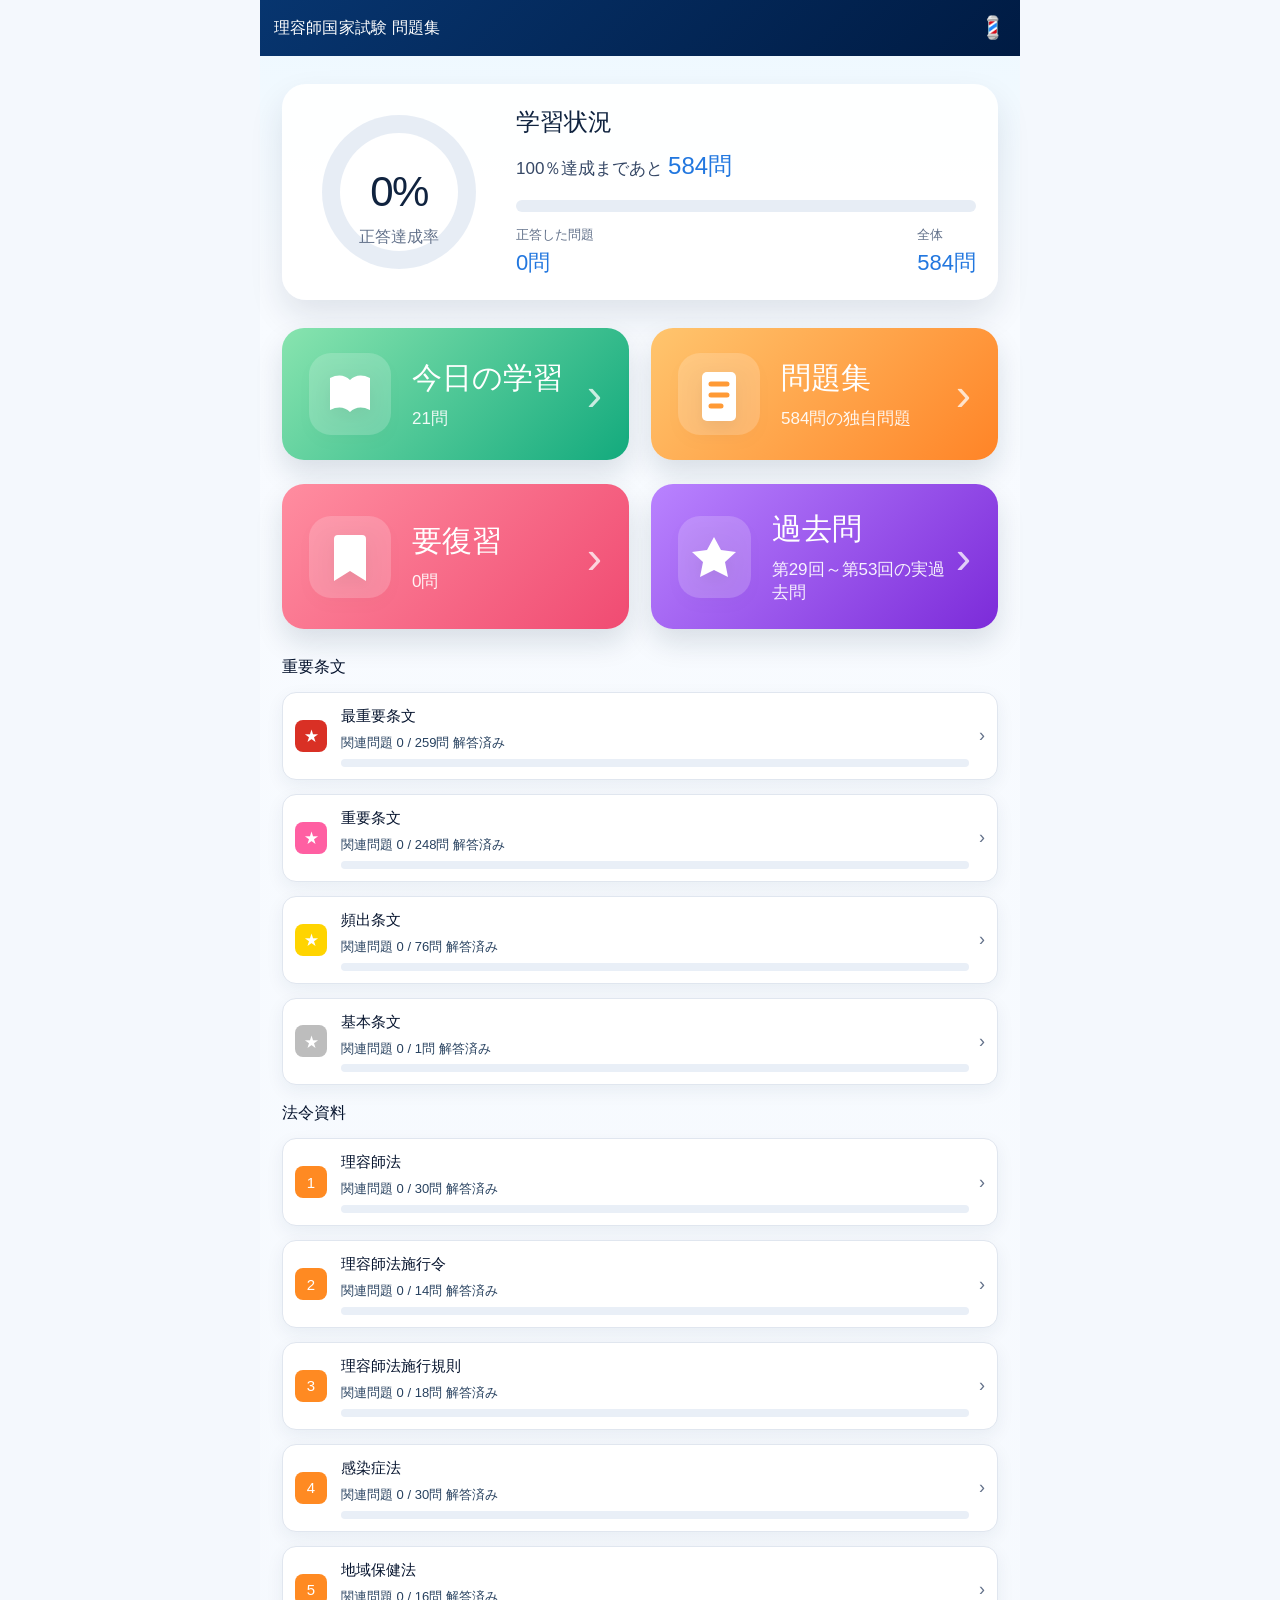
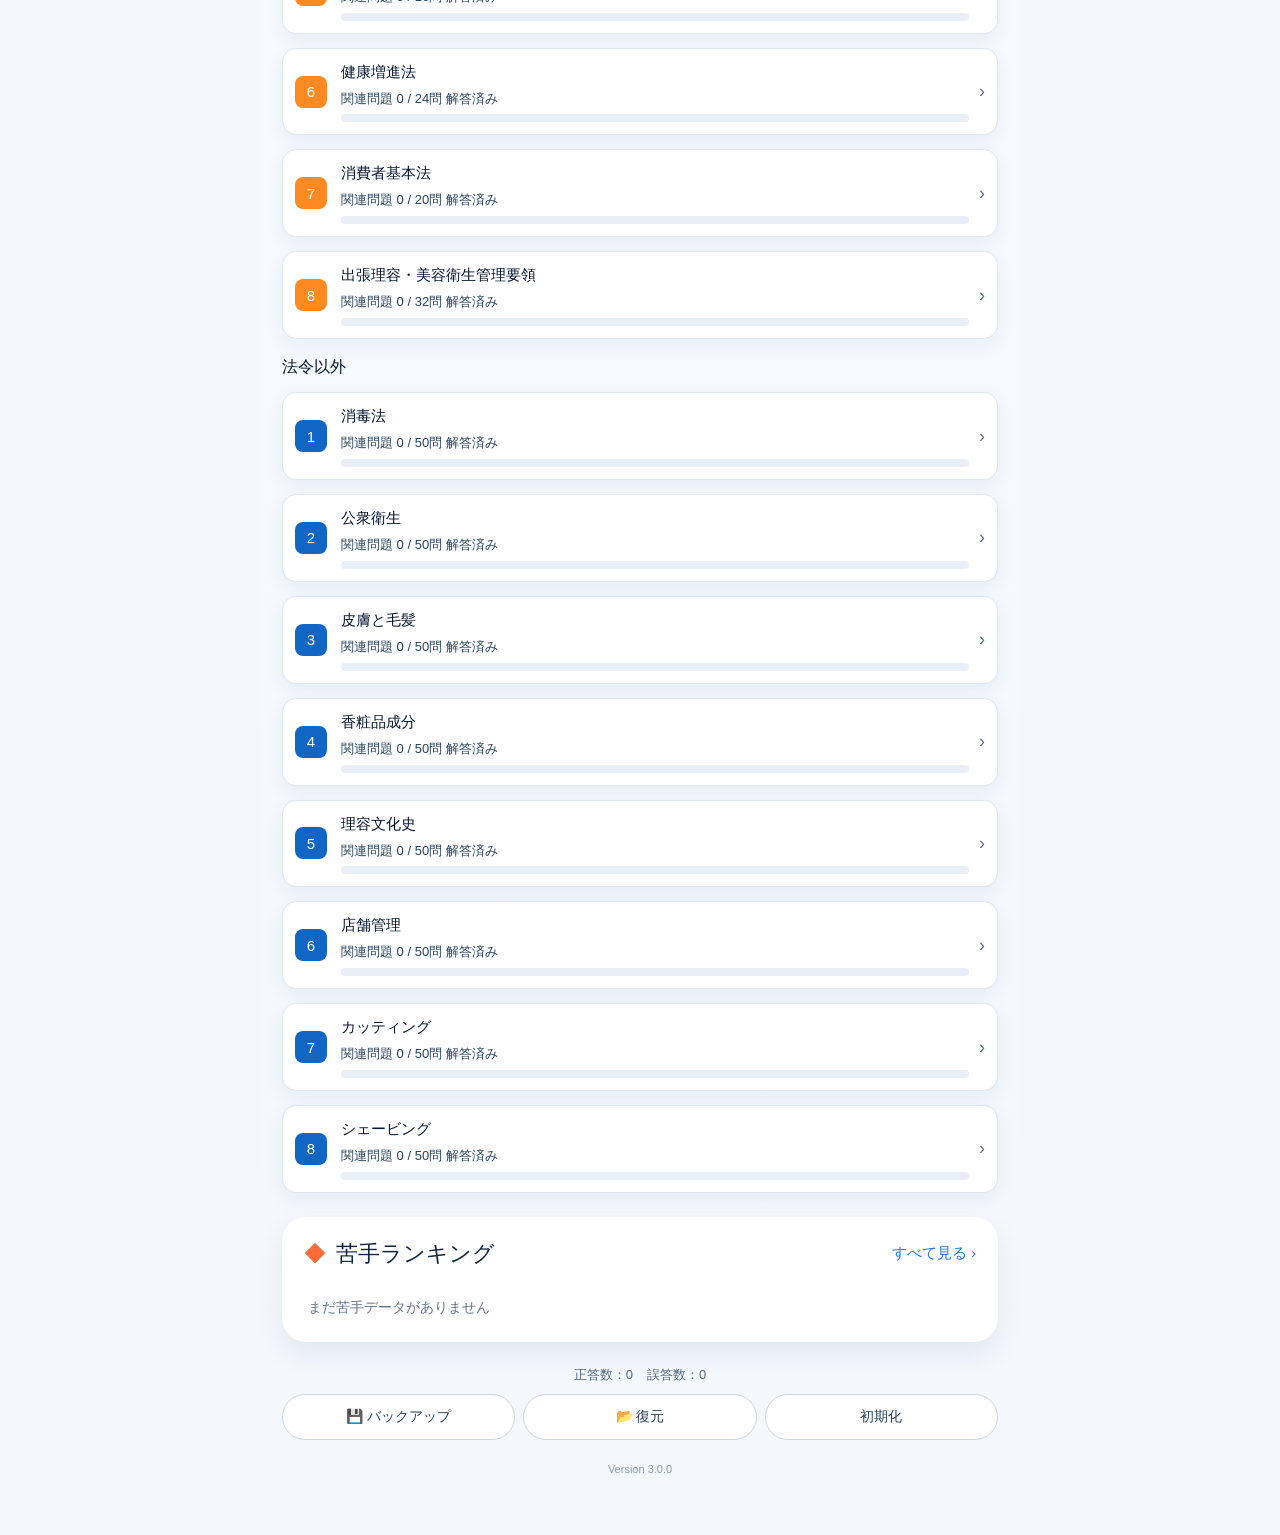
==== commit d6a7244a: "Add files via upload" ====
--- a/index.html
+++ b/index.html
@@ -3,11 +3,13 @@
 <head>
 <meta charset="utf-8">
 <meta name="viewport" content="width=device-width,initial-scale=1,viewport-fit=cover">
-<title>理容師国家試験</title>
+<title>理容師国家試験 問題集</title>
 <meta name="theme-color" content="#eaf5ff">
-<meta name="apple-mobile-web-app-title" content="国家試験">
-<meta name="application-name" content="国家試験">
+<meta name="apple-mobile-web-app-title" content="問題集">
+<meta name="application-name" content="問題集">
 <link rel="manifest" href="manifest.webmanifest">
+<link rel="apple-touch-icon" href="icon-180.png">
+<link rel="icon" type="image/png" sizes="192x192" href="icon-192.png">
 <link rel="stylesheet" href="style.css">
 </head>
 <body>
@@ -15,7 +17,7 @@
   <header class="hero-top">
     <div class="title-banner">
       <span class="brand-mark"><svg viewBox="0 0 64 64" aria-hidden="true"><path d="M12 16c8-4 15-3 20 2v32c-5-5-12-6-20-2V16z"/><path d="M52 16c-8-4-15-3-20 2v32c5-5 12-6 20-2V16z"/></svg></span>
-      <span class="hero-title">理容師国家試験対策</span>
+      <span class="hero-title">理容師国家試験 問題集</span>
     </div>
   </header>
 
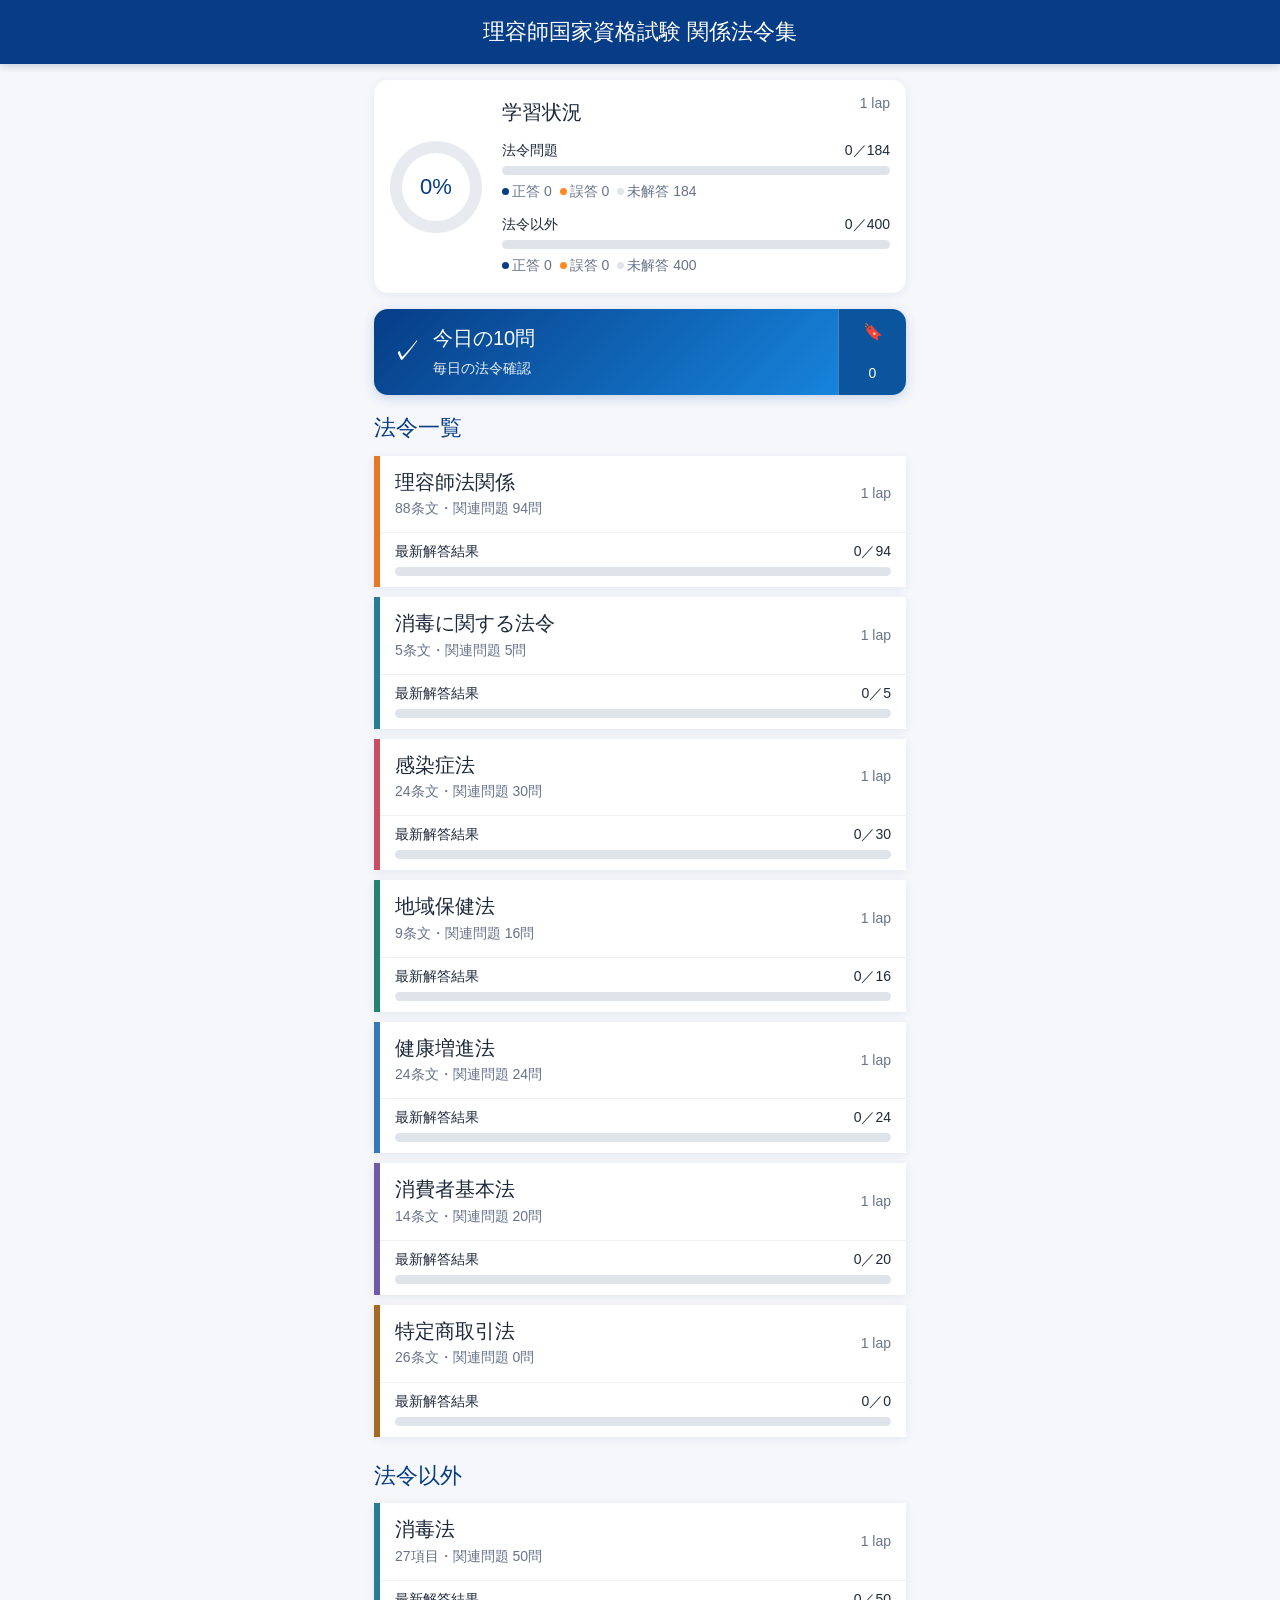
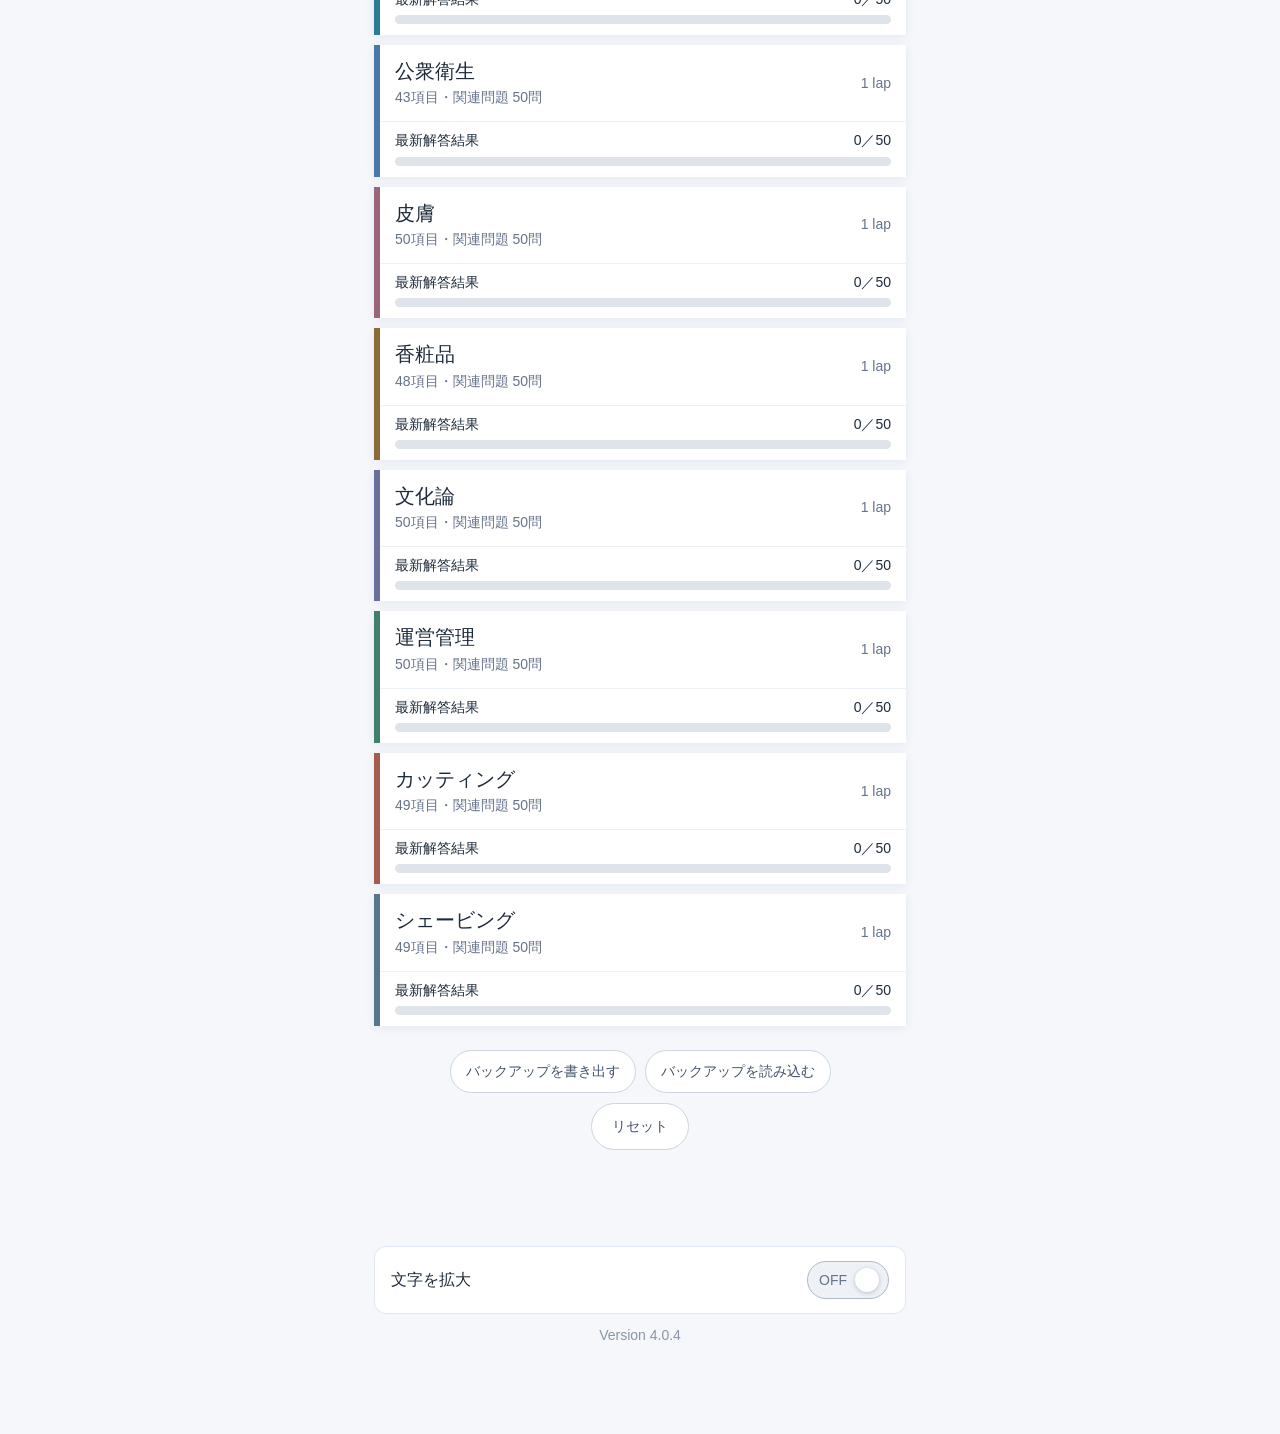
==== commit 1ebfa9bd: "Add files via upload" ====
--- a/index.html
+++ b/index.html
@@ -3,279 +3,27 @@
 <head>
 <meta charset="utf-8">
 <meta name="viewport" content="width=device-width,initial-scale=1,viewport-fit=cover">
-<title>理容師国家試験 問題集</title>
-<meta name="theme-color" content="#eaf5ff">
-<meta name="apple-mobile-web-app-title" content="問題集">
-<meta name="application-name" content="問題集">
+<meta name="theme-color" content="#073d86">
+<meta name="apple-mobile-web-app-capable" content="yes">
+<meta name="apple-mobile-web-app-status-bar-style" content="default">
+<meta name="apple-mobile-web-app-title" content="法令集">
+<meta name="application-name" content="法令集">
+<title>理容師国家資格試験 関係法令集</title>
 <link rel="manifest" href="manifest.webmanifest">
 <link rel="apple-touch-icon" href="icon-180.png">
 <link rel="icon" type="image/png" sizes="192x192" href="icon-192.png">
 <link rel="stylesheet" href="style.css">
 </head>
 <body>
-<main class="app-shell">
-  <header class="hero-top">
-    <div class="title-banner">
-      <span class="brand-mark"><svg viewBox="0 0 64 64" aria-hidden="true"><path d="M12 16c8-4 15-3 20 2v32c-5-5-12-6-20-2V16z"/><path d="M52 16c-8-4-15-3-20 2v32c5-5 12-6 20-2V16z"/></svg></span>
-      <span class="hero-title">理容師国家試験 問題集</span>
-    </div>
-  </header>
-
-  <section class="content">
-    <section class="hero-card" id="hero-card"></section>
-
-    <section class="entry-grid">
-      <a class="entry-card study" href="過去問/index.html?mode=today"><span class="entry-ico"><svg viewBox="0 0 64 64" aria-hidden="true"><path d="M12 16c8-4 15-3 20 2v32c-5-5-12-6-20-2V16z"/><path d="M52 16c-8-4-15-3-20 2v32c5-5 12-6 20-2V16z"/></svg></span><span class="entry-text"><span>今日の学習</span><small>21問</small></span><span class="arrow">›</span></a>
-      <a class="entry-card quiz" href="過去問/index.html?mode=category"><span class="entry-ico"><svg viewBox="0 0 64 64" aria-hidden="true"><path d="M20 10h24a5 5 0 0 1 5 5v39a5 5 0 0 1-5 5H20a5 5 0 0 1-5-5V15a5 5 0 0 1 5-5z"/><path d="M24 22h16M24 33h16M24 44h10" fill="none" stroke="#ff9a36" stroke-width="5" stroke-linecap="round"/></svg></span><span class="entry-text"><span>問題集</span><small id="problem-count-description">584問の独自問題</small></span><span class="arrow">›</span></a>
-    </section>
-
-    <section class="entry-grid entry-grid-secondary">
-      <a class="entry-card review" href="過去問/index.html#mistakes"><span class="entry-ico"><svg viewBox="0 0 64 64" aria-hidden="true"><path d="M20 10h24a4 4 0 0 1 4 4v42L32 46 16 56V14a4 4 0 0 1 4-4z"/><path d="M34 18l3 6 7 1-5 5 1 7-6-3-6 3 1-7-5-5 7-1 3-6z" opacity=".35"/></svg></span><span class="entry-text"><span>要復習</span><small id="review-mini">0問</small></span><span class="arrow">›</span></a>
-      <a class="entry-card past" href="実過去問/index.html"><span class="entry-ico"><svg viewBox="0 0 64 64" aria-hidden="true"><path d="M32 12l7 13 15 2-11 10 3 15-14-7-14 7 3-15L10 27l15-2 7-13z"/></svg></span><span class="entry-text"><span>過去問</span><small>第29回～第53回の実過去問</small></span><span class="arrow">›</span></a>
-    </section>
-
-    <section class="category-card-list" id="category-card-list"></section>
-    <section class="weak-card" id="weak-card"></section>
-    <section class="reset-card" id="reset-card"></section>
-  </section>
-</main>
-
-<script src="過去問/data.js"></script>
-<script src="教材/data.js"></script>
-<script>
-const PREFIX='riyo_v05_';
-function storageGet(key){try{return localStorage.getItem(key)}catch(e){return null}}
-function storageSet(key,value){try{localStorage.setItem(key,value);return true}catch(e){return false}}
-function storageRemove(key){try{localStorage.removeItem(key);return true}catch(e){return false}}
-function safeJson(key,fallback,validate){const raw=storageGet(key);if(raw===null)return fallback;try{const value=JSON.parse(raw);return !validate||validate(value)?value:fallback}catch(e){return fallback}}
-const store={get:k=>safeJson(PREFIX+k,null,v=>v===null||(v&&typeof v==='object'&&!Array.isArray(v))),set:(k,v)=>storageSet(PREFIX+k,JSON.stringify(v))};
-const APP_VERSION='3.0.0';
-const MATERIAL_CATEGORY_NUMBERS=['1','2','3','4','5','6','7','8','9','10','11','12','13','14','15','16'];
-const MATERIAL_IMPORTANT_ROWS=[
-  {source:0,label:'最重要条文',importance:'most',mark:'#d93025'},
-  {source:1,label:'重要条文',importance:'important',mark:'#ff5fa2'},
-  {source:2,label:'頻出条文',importance:'frequent',mark:'#ffd400'},
-  {source:3,label:'基本条文',importance:'basic',mark:'#bdbdbd'}
-];
-const MATERIAL_FIELD_ROWS=[
-  {label:'理容師法',source:3,group:'barber_act'},{label:'理容師法施行令',source:5,group:'order'},{label:'理容師法施行規則',source:4,group:'rules'},
-  {label:'感染症法',source:7,group:'infection'},{label:'地域保健法',source:8,group:'community'},{label:'健康増進法',source:9,group:'health_promotion_act'},
-  {label:'消費者基本法',source:10,group:'consumer'},{label:'出張理容・美容衛生管理要領',source:6,group:'visit'},
-  {label:'消毒法',source:12,field:'衛生管理',type:'disinfection',group:'disinfection'},
-  {label:'公衆衛生',source:12,field:'衛生管理',type:'public_health',group:'public_health'},
-  {label:'皮膚と毛髪',source:12,field:'保健',group:'skin'},{label:'香粧品成分',source:12,field:'香粧品化学',group:'cosmetics'},
-  {label:'理容文化史',source:12,field:'文化論',group:'history'},{label:'店舗管理',source:12,field:'運営管理',group:'shop'},
-  {label:'カッティング',source:12,field:'理容技術理論',type:'cut',group:'cut'},
-  {label:'シェービング',source:12,field:'理容技術理論',type:'shaving',group:'shaving'}
-];
-const GROUP_RULE={microbe:'disinfection',infection_control:'disinfection',environment:'public_health',health_promo:'public_health',hair:'skin',anatomy:'skin',nutrition:'skin',disease:'skin',surfactant:'cosmetics',perm:'cosmetics',cosmetic_safety:'cosmetics',ph:'cosmetics',color:'cosmetics',style:'history',design:'history',aesthetics:'history',customer:'shop',accounting:'shop',labor:'shop',complaint:'shop',store:'shop',commerce:'shop',shampoo:'cut',setting:'cut',tools:'cut'};
-function questionGroup(q){return GROUP_RULE[q.category]||q.category}
-function relatedQuestions(def){
-  if(def.importance==='most')return QUESTIONS.filter(q=>Number(q.importance||3)>=5);
-  if(def.importance==='important')return QUESTIONS.filter(q=>Number(q.importance||3)===4);
-  if(def.importance==='frequent')return QUESTIONS.filter(q=>Number(q.importance||3)===3);
-  if(def.importance==='basic')return QUESTIONS.filter(q=>Number(q.importance||3)<=2);
-  return QUESTIONS.filter(q=>questionGroup(q)===def.group);
-}
-function answeredIds(p){
-  const ids=new Set(Object.entries(p.answerStats||{}).filter(([,s])=>s&&Number(s.try)>0).map(([id])=>Number(id)));
-  Object.entries(p.done||{}).forEach(([id,value])=>{if(value)ids.add(Number(id))});
-  return ids;
-}
-function materialProgressHtml(items,answered){
-  const total=items.length,learned=items.filter(q=>answered.has(Number(q.id))).length,rate=pct(learned,total);
-  return `<div class="cat-progress"><div class="cat-progress-line"><em>関連問題 ${learned} / ${total}問 解答済み</em></div><div class="cat-progress-track"><i style="width:${rate}%"></i></div></div>`;
-}
-function materialRowHtml(def,index,type,answered,displayIndex=index){
-  const mark=type==='important'?'★':MATERIAL_CATEGORY_NUMBERS[displayIndex];
-  const href=`教材/index.html#material=${type}-${index}`;
-  const color=type==='important'?def.mark:'#1266c3';
-  return `<a class="material-law-row" href="${href}"><span class="material-num" style="background:${color}">${mark}</span><span class="material-main"><span class="material-title">${def.label}</span>${materialProgressHtml(relatedQuestions(def),answered)}</span><span class="material-go">›</span></a>`;
-}
-let openLawCategory=null;
-let openImportance=null;
-const escapeLawHtml=value=>String(value??'').replace(/[&<>"']/g,ch=>({'&':'&amp;','<':'&lt;','>':'&gt;','"':'&quot;',"'":'&#39;'}[ch]));
-function formatLawSourceText(text){
-  const lines=String(text||'').replace(/\r\n?/g,'\n').split('\n').map(line=>line.trim());
-  const out=[];
-  for(const line of lines){
-    if(!line){if(out.length&&out[out.length-1]!==null)out.push(null);continue;}
-    if(!out.length||out[out.length-1]===null){out.push(line);continue;}
-    const prev=out[out.length-1];
-    const startsStructure=/^(?:（[^）]+）|第[一二三四五六七八九十百千0-9０-９]+条|[一二三四五六七八九十百千]+[ 　]|[0-9０-９]+[ 　])/.test(line);
-    if(/[。！？）]$/.test(prev)||startsStructure)out.push(line);else out[out.length-1]=prev+line;
-  }
-  return out.filter((line,i)=>line!==null||i>0&&out[i-1]!==null).map(line=>line===null?'':line);
-}
-const lawSourceHtml=text=>formatLawSourceText(text).map(line=>escapeLawHtml(line)).join('<br>');
-function lawEntries(def){
-  const map=new Map();
-  QUESTIONS.filter(q=>q.category===def.group&&typeof LAW_META!=='undefined'&&LAW_META[q.id]).forEach(q=>{
-    const meta=LAW_META[q.id],key=meta.reference||`問題${q.id}`;
-    if(!map.has(key))map.set(key,{reference:key,sources:[],points:[],explanations:[],questions:[]});
-    const entry=map.get(key);
-    if(meta.sourceText&&!entry.sources.includes(meta.sourceText))entry.sources.push(meta.sourceText);
-    (meta.examPoints||[]).forEach(point=>{if(point&&!entry.points.includes(point))entry.points.push(point)});
-    if(q.exp&&!entry.explanations.includes(q.exp))entry.explanations.push(q.exp);
-    entry.questions.push(q);
-  });
-  return [...map.values()];
-}
-function importanceQuestions(def){
-  return QUESTIONS.filter(q=>{
-    if(typeof LAW_META==='undefined'||!LAW_META[q.id])return false;
-    if(def.importance==='most')return Number(q.importance||3)>=5;
-    if(def.importance==='important')return Number(q.importance||3)===4;
-    if(def.importance==='frequent')return Number(q.importance||3)===3;
-    return Number(q.importance||3)<=2;
-  });
-}
-function importanceEntries(def){
-  const map=new Map();
-  importanceQuestions(def).forEach(q=>{
-    const meta=LAW_META[q.id],key=meta.reference||`問題${q.id}`;
-    if(!map.has(key))map.set(key,{reference:key,sources:[],points:[],explanations:[],questions:[]});
-    const entry=map.get(key);
-    if(meta.sourceText&&!entry.sources.includes(meta.sourceText))entry.sources.push(meta.sourceText);
-    (meta.examPoints||[]).forEach(point=>{if(point&&!entry.points.includes(point))entry.points.push(point)});
-    if(q.exp&&!entry.explanations.includes(q.exp))entry.explanations.push(q.exp);
-    entry.questions.push(q);
-  });
-  return [...map.values()];
-}
-function lawArticleHtml(entry,index){
-  return `<details class="top-law-article"${index===0?' open':''}><summary>${escapeLawHtml(entry.reference)}</summary><div class="top-law-article-body"><section class="top-law-block"><h4>条文全文</h4>${entry.sources.map(x=>`<p class="top-law-source">${lawSourceHtml(x)}</p>`).join('')}</section><section class="top-law-block"><h4>ポイント</h4><ul class="top-law-points">${entry.points.map(x=>`<li>${escapeLawHtml(x)}</li>`).join('')}</ul></section><section class="top-law-block"><h4>解説</h4>${entry.explanations.map(x=>`<p class="top-law-explain">${escapeLawHtml(x)}</p>`).join('')}</section><section class="top-law-block"><h4>関連問題</h4><div class="top-law-related">${entry.questions.map(q=>`<a href="過去問/index.html#question=${q.id}">問題${q.id}　${escapeLawHtml(q.q.split('\n')[0])}</a>`).join('')}</div></section></div></details>`;
-}
-function lawMaterialHtml(def,index,answered){
-  const entries=lawEntries(def),questions=relatedQuestions(def),open=openLawCategory===def.group;
-  return `<div class="top-law-unit"><a class="material-law-row top-law-toggle" href="#law=${def.group}" onclick="toggleLawCategory('${def.group}');return false" aria-expanded="${open}"><span class="material-num" style="background:#ff8a22">${index+1}</span><span class="material-main"><span class="material-title">${def.label}</span>${materialProgressHtml(questions,answered)}</span><span class="material-go">›</span></a>${open?`<div class="top-law-list">${entries.map(lawArticleHtml).join('')}</div>`:''}</div>`;
-}
-function importanceMaterialHtml(def,index,answered){
-  const entries=importanceEntries(def),open=openImportance===def.importance;
-  return `<div class="top-law-unit"><a class="material-law-row top-law-toggle" href="#importance=${def.importance}" onclick="toggleImportance('${def.importance}');return false" aria-expanded="${open}"><span class="material-num" style="background:${def.mark}">★</span><span class="material-main"><span class="material-title">${def.label}</span>${materialProgressHtml(relatedQuestions(def),answered)}</span><span class="material-go">›</span></a>${open?`<div class="top-law-list">${entries.map(lawArticleHtml).join('')}</div>`:''}</div>`;
-}
-function toggleLawCategory(group){openLawCategory=openLawCategory===group?null:group;renderMaterialCategories();}
-function toggleImportance(importance){openImportance=openImportance===importance?null:importance;renderMaterialCategories();}
-function renderMaterialCategories(){
-  const answered=answeredIds(prog());
-  const laws=MATERIAL_FIELD_ROWS.slice(0,8),nonLaws=MATERIAL_FIELD_ROWS.slice(8);
-  document.getElementById('category-card-list').innerHTML=`<h3 class="material-section-title">重要条文</h3>${MATERIAL_IMPORTANT_ROWS.map((d,i)=>importanceMaterialHtml(d,i,answered)).join('')}<h3 class="material-section-title">法令資料</h3>${laws.map((d,i)=>lawMaterialHtml(d,i,answered)).join('')}<h3 class="material-section-title">法令以外</h3>${nonLaws.map((d,i)=>materialRowHtml(d,i+8,'field',answered,i)).join('')}`;
-}
-
-function baseProg(){return{done:{},answerStats:{},history:[],mistakes:{},themeStats:{},catStats:{},daily:{},recentIds:[],recentThemes:[],mockStats:{pass:0,fail:0},scoreResetBase:{ok:0,ng:0},materialOk:{},settings:{todayCount:21,recentBlock:30,masterNeed:2}}}
-function prog(){return {...baseProg(),...(store.get('prog')||{})}}
-function pct(n,d){return d?Math.round(n/d*100):0}
-function localDateString(d=new Date()){const z=n=>String(n).padStart(2,'0');return `${d.getFullYear()}-${z(d.getMonth()+1)}-${z(d.getDate())}`}
-function today(){return localDateString()}
-function lastNDays(n){const a=[];for(let i=0;i<n;i++){const d=new Date();d.setDate(d.getDate()-i);a.push(localDateString(d))}return a}
-function catQuestions(id){return QUESTIONS.filter(q=>q.category===id)}
-function rankCounts(list){return {
-  ss:list.filter(q=>q.importance>=5).length,
-  s:list.filter(q=>q.importance===4).length,
-  a:list.filter(q=>q.importance<=3).length
-}}
-function weaknessName(key){
-  const gid=String(key||'').split(':')[0];
-  const c=CATEGORIES.find(x=>x.id===gid);
-  return c ? c.name : '苦手テーマ';
-}
-function weaknessRows(p){
-  const rows=Object.entries(p.themeStats||{}).map(([k,s])=>{
-    const total=(s.ok||0)+(s.ng||0);
-    return {name:weaknessName(k), total, rate:pct(s.ok||0,total), ng:s.ng||0};
-  }).filter(x=>x.total>0 && x.ng>0)
-    .sort((a,b)=>(b.ng-a.ng)||(a.rate-b.rate))
-    .slice(0,3);
-  return rows;
-}
-
-function solvedIds(p){return new Set(Object.entries(p.answerStats||{}).filter(([id,s])=>s&&s.ok>0).map(([id])=>Number(id)))}
-function masteredIds(p){return new Set(Object.entries(p.answerStats||{}).filter(([id,s])=>s&&s.ok>=5).map(([id])=>Number(id)))}
-function solvedCountByCat(p,catId){const solved=solvedIds(p);return catQuestions(catId).filter(q=>solved.has(q.id)).length}
-function categoryProgressHtml(c,i,p){const total=catQuestions(c.id).length,done=solvedCountByCat(p,c.id),rate=pct(done,total);return `<div class="cat-progress"><div class="cat-progress-line"><em>${rate}%　${done} / ${total} 問 完了</em></div><div class="cat-progress-track"><i style="width:${rate}%"></i></div></div>`}
-function mockStatsText(p){const st={pass:0,fail:0,...((p&&p.mockStats)||{})};return `合格${st.pass||0}回/不合格${st.fail||0}回`}
-function scoreCounts(p){const h=p.history||[];return{ok:h.filter(x=>x.ok).length,ng:h.filter(x=>!x.ok).length}}
-function visibleScoreCounts(p){const c=scoreCounts(p),b={ok:0,ng:0,...(p.scoreResetBase||{})};return{ok:Math.max(0,c.ok-(b.ok||0)),ng:Math.max(0,c.ng-(b.ng||0))}}
-const STUDY_BACKUP_KEYS=['riyo_v05_prog','riyo_v05_mockProgress','riyoshi_past_exam_session_v1','riyoushi_9laws_final_done_v3','riyoushi_9laws_final_weak_v2','study_mode'];
-const STUDY_BACKUP_ID='国家試験学習データ';
-function backupFileName(){const d=new Date(),z=n=>String(n).padStart(2,'0');return `国家試験_学習データ_${d.getFullYear()}${z(d.getMonth()+1)}${z(d.getDate())}_${z(d.getHours())}${z(d.getMinutes())}${z(d.getSeconds())}.json`}
-function backupStudyData(){
-  const data={};
-  STUDY_BACKUP_KEYS.forEach(k=>{const v=storageGet(k);if(v!==null)data[k]=v});
-  const backup={format:STUDY_BACKUP_ID,version:1,createdAt:new Date().toISOString(),app:{name:'理容師国家試験対策',storage:'localStorage'},data};
-  const blob=new Blob([JSON.stringify(backup,null,2)],{type:'application/json'}),url=URL.createObjectURL(blob),a=document.createElement('a');
-  a.href=url;a.download=backupFileName();document.body.appendChild(a);a.click();a.remove();setTimeout(()=>URL.revokeObjectURL(url),1000);
-}
-function chooseRestoreFile(){document.getElementById('restore-file').click()}
-function restoreStudyData(input){
-  const file=input.files&&input.files[0];input.value='';if(!file)return;
-  const reader=new FileReader();
-  reader.onload=()=>{
-    let backup;
-    try{backup=JSON.parse(reader.result)}catch(e){alert('このファイルは有効な学習データではありません。');return}
-    const jsonKeys=new Set(['riyo_v05_prog','riyo_v05_mockProgress','riyoshi_past_exam_session_v1','riyoushi_9laws_final_done_v3','riyoushi_9laws_final_weak_v2']);
-    const objectJsonKeys=new Set(['riyo_v05_prog','riyo_v05_mockProgress','riyoshi_past_exam_session_v1']);
-    const valid=backup&&backup.format===STUDY_BACKUP_ID&&backup.version===1&&backup.data&&typeof backup.data==='object'&&!Array.isArray(backup.data)&&Object.keys(backup.data).every(k=>STUDY_BACKUP_KEYS.includes(k)&&typeof backup.data[k]==='string'&&(!jsonKeys.has(k)||(()=>{try{const v=JSON.parse(backup.data[k]);return objectJsonKeys.has(k)?(v&&typeof v==='object'&&!Array.isArray(v)):Array.isArray(v)}catch(e){return false}})()));
-    if(!valid){alert('このファイルは有効な学習データではありません。');return}
-    if(!confirm('現在の学習データをバックアップデータで置き換えます。復元してよろしいですか？'))return;
-    const before={};STUDY_BACKUP_KEYS.forEach(k=>before[k]=storageGet(k));
-    try{
-      STUDY_BACKUP_KEYS.forEach(k=>{if(!storageRemove(k))throw new Error('storage')});
-      Object.entries(backup.data).forEach(([k,v])=>{if(!storageSet(k,v))throw new Error('storage')});
-    }catch(e){
-      STUDY_BACKUP_KEYS.forEach(k=>storageRemove(k));
-      Object.entries(before).forEach(([k,v])=>{if(v!==null)storageSet(k,v)});
-      alert('学習データを復元できませんでした。現在のデータは変更されていません。');return;
-    }
-    alert('学習データを復元しました。');location.reload();
-  };
-  reader.onerror=()=>alert('このファイルは有効な学習データではありません。');
-  reader.readAsText(file);
-}
-function resetStudyData(){if(!confirm('学習データを初期化します。正答・誤答・学習履歴・要復習・達成率が削除されます。問題データ・教材データは削除されません。よろしいですか？'))return;const p=prog();const next=baseProg();next.settings={...next.settings,...(p.settings||{})};store.set('prog',next);storageRemove('riyo_v05_mockProgress');storageRemove('riyoshi_past_exam_session_v1');renderProgress()}
-
-function renderProgress(){
-  const p=prog();
-  const done=solvedIds(p).size;
-  const h=p.history||[];
-  const ok=h.filter(x=>x.ok).length;
-  const masteredSet=masteredIds(p);
-  const reviewCount=Object.entries(p.mistakes||{}).filter(([id])=>!masteredSet.has(Number(id))).length;
-  const masteredCount=masteredSet.size;
-  const week=lastNDays(7).reduce((a,d)=>a+(p.daily?.[d]?.try||0),0);
-  const total=QUESTIONS.length;
-  const donePct=pct(done,total);
-  const correctPct=pct(ok,h.length);
-  const score=visibleScoreCounts(p);
-  const remain=Math.max(0,total-done);
-  document.getElementById('problem-count-description').textContent=`${total}問の独自問題`;
-  document.getElementById('review-mini').textContent=reviewCount+'問';
-  const masteredMini=document.getElementById('mastered-mini');
-  if(masteredMini)masteredMini.textContent=masteredCount+'問';
-  document.getElementById('hero-card').innerHTML=`
-    <div class="ring big" style="--p:${donePct}"><span>${donePct}%</span><small>正答達成率</small></div>
-    <div class="hero-info">
-      <h2>学習状況</h2>
-      <p>${remain?`100％達成まであと <span>${remain}問</span>`:'100％達成'}</p>
-      <div class="bar"><i style="width:${donePct}%"></i></div>
-      <div class="hero-numbers"><div>正答した問題<br><span>${done}問</span></div><div>全体<br><span>${total}問</span></div></div>
-    </div>`;
-  renderMaterialCategories();
-  const wr=weaknessRows(p);
-  document.getElementById('weak-card').innerHTML=`
-    <div class="section-head"><h2><span class="flame">◆</span>苦手ランキング</h2><a href="過去問/index.html#mistakes">すべて見る ›</a></div>
-    ${wr.length ? `<div class="weak-list">${wr.map((w,i)=>`<a class="weak-row" href="過去問/index.html#mistakes"><span class="rank r${i+1}">${i+1}</span><span>${w.name}</span><small>正答率 <em>${w.rate}%</em></small><span class="go">›</span></a>`).join('')}</div>` : `<div class="empty-weak">まだ苦手データがありません</div>`}`;
-  document.getElementById('reset-card').innerHTML=`<div class="reset-counts"><span>正答数：${score.ok}</span><span>誤答数：${score.ng}</span></div><div class="data-buttons"><button class="data-button" onclick="backupStudyData()">💾 バックアップ</button><button class="data-button" onclick="chooseRestoreFile()">📂 復元</button><button class="reset-button" onclick="resetStudyData()">初期化</button></div><input id="restore-file" class="restore-file" type="file" accept="application/json,.json" onchange="restoreStudyData(this)"><div class="app-version">Version ${APP_VERSION}</div>`;
-}
-function renderCategories(){}
-renderProgress();
-renderCategories();
-window.addEventListener('pageshow',()=>renderProgress());
-document.addEventListener('visibilitychange',()=>{if(document.visibilityState==='visible')renderProgress();});
-window.addEventListener('storage',e=>{if(e.key===PREFIX+'prog')renderProgress();});
-if ('serviceWorker' in navigator) {
-  window.addEventListener('load',()=>navigator.serviceWorker.register('./sw.js').catch(()=>{}));
-}
-</script>
+<nav class="app-header" aria-label="画面移動">
+  <button id="headerBack" class="header-nav-button" type="button" onclick="LawBook.back()" aria-label="戻る" hidden>‹</button>
+  <h1>理容師国家資格試験 関係法令集</h1>
+  <button id="headerHome" class="header-nav-button" type="button" onclick="LawBook.home()" aria-label="ホームへ戻る" hidden>⌂</button>
+</nav>
+<main id="app" class="app" aria-live="polite"></main>
+<script src="分野別問題/data.js"></script>
+<script src="学習資料/data.js"></script>
+<script src="lawArticleData.js"></script>
+<script src="app.js"></script>
 </body>
 </html>
--- a/style.css
+++ b/style.css
@@ -1,220 +1,97 @@
-:root{--navy:#10233f;--bg:#f4f8fd;--line:#dfe8f2;--text:#10233f;--muted:#62718a;--blue:#2277df;--green:#24b77a;--orange:#ff8a22;--red:#f35775;--card:#fff;--violet:#7a55d8}
-*{box-sizing:border-box;font-weight:400}body{margin:0;background:#f4f8fd;color:var(--text);font-family:-apple-system,BlinkMacSystemFont,"Hiragino Sans","Yu Gothic",Meiryo,sans-serif;font-weight:400}a{text-decoration:none;color:inherit;font-weight:400}.app-shell{max-width:760px;min-height:100vh;margin:0 auto;background:linear-gradient(180deg,#edf8ff 0,#f8fbff 280px,#f4f8fd 100%)}
-.hero-top{height:86px;padding:0;position:relative;display:block;overflow:hidden;background:#083463;border-bottom:1px solid rgba(255,255,255,.55)}.title-banner{height:86px;border-radius:0;background:#083463;box-shadow:none;display:flex;align-items:center;gap:0;padding:0 22px 0 22px;color:white;position:relative}.title-banner:after{content:'💈';position:absolute;right:24px;top:50%;transform:translateY(-50%);font-size:28px;line-height:1}.brand-mark{display:none}.brand-mark svg{display:none}.hero-title{font-size:24px;letter-spacing:.01em;color:white;line-height:1.2}.content{padding:22px 22px 34px}
-.hero-card{margin-top:6px;background:rgba(255,255,255,.96);border-radius:24px;padding:22px;box-shadow:0 16px 34px rgba(16,35,63,.11);display:grid;grid-template-columns:190px 1fr;gap:22px;align-items:center}.ring{border-radius:50%;background:conic-gradient(var(--blue) calc(var(--p)*1%),#e7edf5 0);position:relative}.ring:before{content:"";position:absolute;inset:18px;border-radius:50%;background:white}.ring span,.ring small{position:absolute;z-index:1;font-weight:400;left:50%;transform:translateX(-50%);white-space:nowrap}.ring.big{width:154px;height:154px;margin:auto}.ring span{top:50%;transform:translate(-50%,-50%);font-size:42px;letter-spacing:-.04em;line-height:1}.ring small{bottom:24px;font-size:16px;color:var(--muted);line-height:1}.hero-info h2{font-size:24px;margin:0 0 12px}.hero-info p{margin:0 0 18px;color:#354765;font-size:17px}.hero-info p span{color:var(--blue);font-size:24px}.bar{height:12px;border-radius:999px;background:#e7edf5;overflow:hidden}.bar i{display:block;height:100%;border-radius:999px;background:linear-gradient(90deg,#2879df,#25b8ee)}.hero-numbers{display:flex;justify-content:space-between;margin-top:14px;color:var(--muted);font-size:13px}.hero-numbers span{display:inline-block;margin-top:4px;color:var(--blue);font-size:22px}
-.quick-grid{display:grid;grid-template-columns:repeat(4,1fr);gap:24px;margin:32px 2px 30px}.quick{text-align:center;display:grid;gap:10px;justify-items:center;color:#10233f}.quick-icon{width:108px;height:108px;border-radius:50%;display:grid;place-items:center;color:white;box-shadow:0 14px 26px rgba(16,35,63,.16),inset 0 1px 0 rgba(255,255,255,.35)}.quick-icon svg{width:50px;height:50px;display:block;fill:currentColor}.quick span:nth-child(2){font-size:22px;line-height:1.2}.quick small{font-size:18px;color:var(--muted);line-height:1}.q1 small{color:var(--green)}.q1 .quick-icon{background:linear-gradient(135deg,#8ce9b9,#12aa70)}.q2 .quick-icon{background:linear-gradient(135deg,#b983ff,#7c2bd9)}.q2 small{color:var(--violet)}.q3 .quick-icon{background:linear-gradient(135deg,#ff8da0,#f04b72)}.q4 .quick-icon{background:linear-gradient(135deg,#86c9ff,#236fe0)}
-.entry-grid{display:grid;grid-template-columns:1fr 1fr;gap:22px;margin-bottom:24px}.entry-card{min-height:126px;border-radius:22px;color:white;display:flex;align-items:center;padding:25px 27px;font-size:30px;box-shadow:0 14px 28px rgba(16,35,63,.13);position:relative;overflow:hidden}.entry-ico{width:82px;height:82px;border-radius:22px;background:rgba(255,255,255,.18);display:grid;place-items:center;margin-right:21px;filter:drop-shadow(0 7px 8px rgba(0,0,0,.08))}.entry-ico svg{width:64px;height:64px;fill:white;display:block}.entry-text{display:grid;gap:8px}.entry-text small{font-size:17px;color:rgba(255,255,255,.92)}.arrow{margin-left:auto;font-size:46px;color:rgba(255,255,255,.75)}.study{background:linear-gradient(135deg,#88e4af,#13aa7d)}.quiz{background:linear-gradient(135deg,#ffc56e,#ff8427)}
-h2{font-size:22px;margin:0}.progress-card,.weak-card{background:var(--card);border-radius:24px;padding:22px;box-shadow:0 12px 28px rgba(16,35,63,.08);margin-bottom:24px}.section-head{display:flex;justify-content:space-between;align-items:center;margin-bottom:16px}.section-head h2{display:flex;align-items:center;gap:10px}.section-head a{color:var(--blue);font-size:15px}.mini-icon{color:#2ab6ed;font-size:22px}.flame{color:#ff6a39;font-size:22px}.stat-grid{display:grid;grid-template-columns:repeat(4,1fr);gap:14px;margin-bottom:20px}.stat{background:#f7faff;border-radius:18px;padding:15px 14px;min-height:132px}.stat span{display:block;color:#10233f;font-size:14px;margin-bottom:8px}.stat em{font-style:normal;font-size:30px;display:block;letter-spacing:-.02em}.stat i{display:block;height:8px;background:#dfe8f2;border-radius:999px;overflow:hidden;margin:12px 0}.stat i b{display:block;height:100%;border-radius:999px}.stat small{color:#465875;font-size:13px}.s-green em{color:var(--green)}.s-green i b{background:var(--green)}.s-orange em{color:var(--orange)}.s-orange i b{background:var(--orange)}.s-violet em{color:var(--violet)}.s-violet i b{background:var(--violet)}.s-blue em{color:var(--blue)}.s-blue i b{background:var(--blue)}.category-list{display:grid;gap:10px}.category-row{width:100%;border:1px solid var(--line);background:#fff;border-radius:17px;min-height:70px;padding:12px 14px;display:flex;align-items:center;gap:14px}.num{width:40px;height:40px;border-radius:50%;background:var(--blue);color:white;display:grid;place-items:center;font-size:17px;flex:0 0 auto}.category-main{min-width:0;display:block}.category-name{font-size:17px;display:block;white-space:nowrap;overflow:hidden;text-overflow:ellipsis}.category-main small{display:block;color:var(--muted);font-size:13px;margin-top:5px;line-height:1.35}.weak-list{display:grid}.weak-row{display:grid;grid-template-columns:50px 1fr auto 34px;align-items:center;gap:10px;min-height:64px;border-top:1px solid var(--line)}.weak-row:first-child{border-top:0}.rank{width:34px;height:34px;border-radius:12px;display:grid;place-items:center;color:white}.r1{background:linear-gradient(135deg,#ffca61,#ff9d2e)}.r2{background:linear-gradient(135deg,#c7ced8,#8f99a7)}.r3{background:linear-gradient(135deg,#d2905d,#af663e)}.weak-row small{color:#465875}.weak-row small em{font-style:normal;color:var(--red);font-size:20px;margin-left:5px}.go{width:30px;height:30px;border:2px solid #cbd5e1;border-radius:50%;display:grid;place-items:center;color:#94a3b8;font-size:22px;line-height:1}
-@media(max-width:560px){.hero-top{height:86px;padding:0}.title-banner{height:86px;border-radius:0;padding:0 20px;gap:0}.title-banner:after{right:20px;font-size:28px}.brand-mark{display:none}.brand-mark svg{display:none}.hero-title{font-size:22px}.content{padding:18px 14px 28px}.hero-card{grid-template-columns:126px 1fr;gap:14px;padding:18px;border-radius:22px}.ring.big{width:116px;height:116px}.ring:before{inset:14px}.ring span{font-size:32px}.ring small{font-size:12px;margin-top:42px}.hero-info h2{font-size:20px}.hero-info p{font-size:13px;margin-bottom:12px}.hero-info p span{font-size:18px}.quick-grid{grid-template-columns:repeat(4,1fr);gap:8px;margin:24px 0}.quick-icon{width:72px;height:72px}.quick-icon svg{width:34px;height:34px}.quick span:nth-child(2){font-size:13px}.quick small{font-size:12px}.entry-grid{gap:12px}.entry-card{min-height:98px;border-radius:19px;font-size:22px;padding:15px}.entry-ico{width:50px;height:50px;border-radius:15px;margin-right:12px}.entry-ico svg{width:39px;height:39px}.entry-text small{font-size:12px}.arrow{font-size:32px}.progress-card,.weak-card{padding:18px;border-radius:22px}.stat-grid{grid-template-columns:1fr 1fr}.category-row{min-height:68px;padding:11px 12px;gap:12px}.num{width:38px;height:38px}.category-main small{font-size:12px}.weak-row{grid-template-columns:44px 1fr auto 30px}.weak-row small em{font-size:18px}}
-
-/* v13: ①〜⑮カード一覧をスマホ向け1列で復活 */
-.category-card-list{display:grid;gap:14px;margin:0 0 24px}
-.category-card-row{background:#fff;border:1px solid #dfe8f2;border-radius:22px;min-height:102px;padding:18px 22px;display:grid;grid-template-columns:68px 1fr auto;align-items:center;gap:16px;box-shadow:0 7px 18px rgba(16,35,63,.07)}
-.cat-num{width:58px;height:58px;border-radius:50%;display:grid;place-items:center;color:#fff;font-size:24px;line-height:1;box-shadow:0 8px 18px rgba(16,35,63,.12)}
-.cat-body{min-width:0;display:block}.cat-title{display:block;font-size:23px;line-height:1.25;color:#111;white-space:nowrap;overflow:hidden;text-overflow:ellipsis}.cat-body small{display:block;margin-top:10px;color:#62718a;font-size:17px;line-height:1.2;white-space:nowrap}.cat-total{color:#465875;font-size:18px;white-space:nowrap;align-self:center}
-@media(max-width:560px){.category-card-list{gap:14px;margin:0 0 22px}.category-card-row{min-height:94px;border-radius:18px;padding:14px 16px;grid-template-columns:58px 1fr auto;gap:12px}.cat-num{width:50px;height:50px;font-size:22px}.cat-title{font-size:20px}.cat-body small{font-size:15px;margin-top:8px}.cat-total{font-size:16px}}
-@media(min-width:761px){.category-card-list{grid-template-columns:1fr}}
-
-.rank-lines{display:inline-flex;flex-direction:column;gap:2px;line-height:1.45;font-weight:400}
-.rank-lines span{font-weight:400;white-space:nowrap}
-
-
-/* 共通：フローティングホームボタン */
-.floating-home{
-  position:fixed;
-  left:calc(16px + env(safe-area-inset-left));
-  bottom:calc(18px + env(safe-area-inset-bottom));
-  z-index:9999;
-  min-width:54px;
-  height:54px;
-  padding:0 16px;
-  border-radius:999px;
-  display:flex;
-  align-items:center;
-  justify-content:center;
-  gap:6px;
-  background:rgba(255,255,255,.94);
-  color:#0b355f;
-  border:1px solid rgba(13,52,99,.14);
-  box-shadow:0 10px 28px rgba(16,35,63,.18);
-  text-decoration:none;
-  font-size:23px;
-  line-height:1;
-  backdrop-filter:blur(10px);
-  -webkit-backdrop-filter:blur(10px);
+:root{
+  --font-lv1:22px;--font-lv2:20px;--font-lv3:18px;--font-lv4:16px;--font-lv5:14px;
+  --navy:#073d86;--blue:#1266c3;--orange:#ff8a22;--gray:#dfe4ea;
+  --text:#1d2a3a;--muted:#66738a;--bg:#f5f7fb;--card:#fff;--danger:#c83b32;
 }
-.floating-home:active{transform:scale(.96)}
-.floating-home .home-label{font-size:13px;color:#27415f;letter-spacing:.01em}
-@media(max-width:560px){
-  .floating-home{left:14px;bottom:calc(14px + env(safe-area-inset-bottom));height:52px;min-width:52px;padding:0 14px;font-size:22px}
-  .floating-home .home-label{display:none}
-}
-/* 太字を使わない */
-b,strong{font-weight:400!important}
-
-.material-link{display:block;text-align:center;text-decoration:none;margin-top:12px}
-.rank-lines{display:inline-flex;flex-direction:column;align-items:flex-start;gap:2px;line-height:1.45}
-.rank-lines span{display:block;white-space:nowrap}
-.rank-dot{display:inline-block;width:7px;height:7px;border-radius:999px;margin-right:6px;vertical-align:1px;flex:0 0 auto}
-.dot-red{background:#ef4444}
-.dot-orange{background:#f59e0b}
-.dot-green{background:#22c55e}
-.rank-lines span{display:flex;align-items:center}
-
-
-/* v2.0.3 学習進捗コンパクト表示 */
-.progress-card{padding:18px 20px}
-.compact-head{margin-bottom:10px}
-.progress-compact{display:grid;gap:4px;font-size:14px;line-height:1.35;color:#334155}
-.progress-compact div{display:flex;align-items:baseline;gap:2px;min-height:21px}
-.progress-compact span{color:#475569}
-.progress-compact em{font-style:normal;color:#10233f;letter-spacing:.01em}
-.empty-weak{padding:12px 4px 2px;color:#64748b;font-size:14px;line-height:1.5}
-@media(max-width:560px){.progress-card{padding:16px 18px}.progress-compact{font-size:13px;gap:3px}.progress-compact div{min-height:19px}}
-
-
-.progress-bars{display:grid;gap:13px}
-.progress-bar-item{display:grid;gap:7px}
-.progress-bar-label{display:flex;align-items:center;justify-content:space-between;gap:12px;font-size:14px;color:#2b3a55}
-.progress-bar-label span{font-weight:400}
-.progress-bar-label em{font-style:normal;color:#31415f;white-space:nowrap}
-.progress-track{height:9px;border-radius:999px;background:#eef3f8;overflow:hidden}
-.progress-track i{display:block;height:100%;border-radius:999px}
-.bar-blue{background:linear-gradient(90deg,#4f7cff,#6ea8ff)}
-.bar-green{background:linear-gradient(90deg,#22c55e,#86efac)}
-.bar-orange{background:linear-gradient(90deg,#f59e0b,#fdba74)}
-
-/* v2.3.0 compact field problem shortcuts */
-.category-quiz-row{min-height:70px;grid-template-columns:58px minmax(0,1fr) auto;padding:12px 18px}
-.category-quiz-row .cat-body{min-width:0}
-.category-quiz-row .cat-title{white-space:nowrap;overflow:hidden;text-overflow:ellipsis;font-weight:400}
-.category-quiz-row .cat-action{display:inline-flex;align-items:center;justify-content:center;min-width:74px;padding:8px 12px;border-radius:999px;background:#fff7ed;border:1px solid #fed7aa;color:#9a4b00;font-size:14px;font-weight:400;white-space:nowrap}
-@media(max-width:560px){.category-quiz-row{min-height:66px;grid-template-columns:50px minmax(0,1fr) auto;gap:10px;padding:10px 12px}.category-quiz-row .cat-title{font-size:17px}.category-quiz-row .cat-action{min-width:64px;padding:7px 10px;font-size:13px}}
-
-h1,h2,h3,h4,.cat-title,.entry-text span,.quick span{font-weight:400!important}
-
-
-/* v2.9.2：トップページカテゴリ別達成率 */
-.quick-grid-v292{grid-template-columns:repeat(4,1fr)}
-.category-card-row .cat-body{min-width:0;flex:1}
-.cat-progress{margin-top:8px;width:100%}
-.cat-progress-line{display:flex;justify-content:space-between;gap:10px;align-items:center;color:#536580;font-size:13px;line-height:1.45}
-.cat-progress-line em{font-style:normal;color:#27415f;white-space:nowrap}
-.cat-progress-track{height:8px;border-radius:999px;background:#e9eff7;overflow:hidden;margin-top:6px}
-.cat-progress-track i{display:block;height:100%;border-radius:999px;background:linear-gradient(90deg,#5f42d9,#60a5fa)}
-@media(max-width:560px){.quick-grid-v292{grid-template-columns:repeat(4,1fr)}.quick-grid-v292 .q4{grid-column:auto}.cat-progress-line{display:block}.cat-progress-line em{display:block;margin-top:2px}}
-
-/* v2.9.7：トップ4項目を横一列に強制復元 */
-.quick-grid.quick-grid-v292{
-  display:flex!important;
-  flex-direction:row!important;
-  flex-wrap:nowrap!important;
-  justify-content:space-between!important;
-  align-items:flex-start!important;
-  gap:0!important;
-  width:100%!important;
-  max-width:100%!important;
-  margin:32px 0 30px!important;
-}
-.quick-grid.quick-grid-v292 .quick{
-  flex:0 0 25%!important;
-  width:25%!important;
-  max-width:25%!important;
-  min-width:0!important;
-  margin:0!important;
-  grid-column:auto!important;
-  display:grid!important;
-  justify-items:center!important;
-  text-align:center!important;
-}
-.quick-grid.quick-grid-v292 .q1,
-.quick-grid.quick-grid-v292 .q3,
-.quick-grid.quick-grid-v292 .q2,
-.quick-grid.quick-grid-v292 .q4{
-  grid-column:auto!important;
-  flex-basis:25%!important;
-}
-@media(max-width:560px){
-  .quick-grid.quick-grid-v292{
-    display:flex!important;
-    flex-direction:row!important;
-    flex-wrap:nowrap!important;
-    justify-content:space-between!important;
-    align-items:flex-start!important;
-    gap:0!important;
-    margin:24px 0 24px!important;
-  }
-  .quick-grid.quick-grid-v292 .quick{
-    flex:0 0 25%!important;
-    width:25%!important;
-    max-width:25%!important;
-    margin:0!important;
-  }
-}
-
-
-/* v2.9.10：トップページ上部を教材一覧ページ上部デザインに統一 */
-.hero-top{position:sticky;top:0;z-index:10;height:56px;background:linear-gradient(135deg,#07356f,#001b43);border-bottom:0;overflow:visible}
-.title-banner{height:56px;max-width:780px;margin:auto;background:transparent;padding:0 14px;justify-content:space-between}
-.title-banner:after{right:14px;font-size:22px}
-.hero-title{font-size:16px}
-@media(max-width:560px){.hero-top{height:56px}.title-banner{height:56px;padding:0 14px}.title-banner:after{right:14px;font-size:22px}.hero-title{font-size:16px}}
-
-
-/* v2.9.31：トップページ正答数・誤答数リセット */
-.reset-card{display:grid;gap:10px;justify-items:center;margin:0 0 24px}
-.reset-counts{color:#536580;font-size:13px;display:flex;gap:14px;justify-content:center}
-.reset-button{border:1px solid #cbd5e1;background:#fff;color:#27415f;border-radius:999px;padding:10px 22px;font-size:14px;font-weight:400}
-
-
-/* v2.9.37：学習データのバックアップ・復元 */
-.data-buttons{display:grid;grid-template-columns:repeat(3,minmax(0,1fr));gap:8px;width:100%;max-width:720px;align-items:stretch}
-.data-button,.data-buttons .reset-button{width:100%;min-width:0;height:100%;min-height:46px;padding:8px 10px;white-space:normal;line-height:1.35}
-.data-button{border:1px solid #cbd5e1;background:#fff;color:#27415f;border-radius:999px;font-size:14px;font-weight:400}
-.restore-file{display:none}
-@media(max-width:560px){.data-buttons{gap:6px}.data-button,.data-buttons .reset-button{min-height:58px;padding:7px 6px;font-size:12px;border-radius:18px}}
-
-
-/* v2.9.40：教材一覧をトップページへ表示 */
-.material-section-title{font-size:16px;font-weight:400;margin:4px 0 0;color:#07152f}
-.material-law-row{display:grid;grid-template-columns:36px minmax(0,1fr) auto;gap:10px;align-items:center;background:#fff;border:1px solid #e0e6ef;border-radius:14px;padding:12px;box-shadow:0 6px 18px #0b2a5510;text-decoration:none;color:#07152f}
-.material-num{display:grid;place-items:center;width:32px;height:32px;border-radius:8px;color:#fff;font-size:15px;line-height:1}
-.material-main{min-width:0}.material-title{display:block;font-size:15px;font-weight:400;line-height:1.4}.material-go{color:#627089;font-size:18px}
-@media(max-width:560px){.material-law-row{grid-template-columns:36px minmax(0,1fr) auto}.material-title{font-size:15px}}
-
-
-/* v2.9.41：トップページ上部ボタンを2列＋3列配置 */
-.quick-grid.quick-grid-v292.quick-grid-three .quick{
-  flex:0 0 33.333333%!important;
-  width:33.333333%!important;
-  max-width:33.333333%!important;
-}
-.quick-grid.quick-grid-v292.quick-grid-three .q3,
-.quick-grid.quick-grid-v292.quick-grid-three .q2,
-.quick-grid.quick-grid-v292.quick-grid-three .q4{
-  flex-basis:33.333333%!important;
-}
-@media(max-width:560px){
-  .quick-grid.quick-grid-v292.quick-grid-three .quick{
-    flex:0 0 33.333333%!important;
-    width:33.333333%!important;
-    max-width:33.333333%!important;
-  }
-}
-
-/* v2.9.42：学習状況カードと上部ボタン間の余白調整 */
-.entry-grid{margin-top:28px}
-@media(max-width:560px){.entry-grid{margin-top:24px}}
-
-/* v2.9.71：トップページ内の法令資料 */
-.top-law-unit{display:grid;gap:0}.top-law-toggle{cursor:pointer}.top-law-count{display:block;margin-top:5px;color:#62718a;font-size:13px}.top-law-list{display:grid;gap:12px;margin:10px 0 16px 52px}.top-law-article{background:#fff;border:1px solid #dfe8f2;border-radius:16px;box-shadow:0 5px 16px rgba(16,35,63,.05);overflow:hidden}.top-law-article summary{cursor:pointer;list-style:none;padding:17px 48px 17px 18px;font-size:20px;line-height:1.75;position:relative}.top-law-article summary::-webkit-details-marker{display:none}.top-law-article summary:after{content:'⌃';position:absolute;right:18px;top:17px;color:#2277df;font-size:20px}.top-law-article:not([open]) summary:after{content:'⌄'}.top-law-article-body{border-top:1px solid #dfe8f2;padding:16px 18px 20px}.top-law-block{margin-bottom:16px}.top-law-block:last-child{margin-bottom:0}.top-law-block h4{font-size:20px;line-height:1.75;margin:0 0 8px;color:#083463}.top-law-block p{margin:0;font-size:20px;line-height:1.75;white-space:pre-wrap;overflow-wrap:anywhere}.top-law-source{background:#f8fbff;border:1px solid #dbeafe;border-radius:12px;padding:14px}.top-law-points{background:#fff1e6;border:1px solid #f3c39b;border-radius:12px;padding:12px 14px 12px 34px;margin:0;font-size:20px;line-height:1.75}.top-law-points li{margin:4px 0}.top-law-explain{background:#eef4ff;border:1px solid #dbeafe;border-radius:12px;padding:14px}.top-law-related{display:grid;gap:8px}.top-law-related a{display:block;border:1px solid #dfe8f2;border-radius:11px;padding:11px 13px;text-decoration:none;color:#2277df;background:#fff;font-size:20px;line-height:1.75}
-@media(max-width:560px){.top-law-list{margin-left:0}.top-law-article summary{font-size:18px;line-height:1.75;padding:15px 44px 15px 14px}.top-law-article-body{padding:14px}.top-law-block h4,.top-law-block p,.top-law-points,.top-law-related a{font-size:18px;line-height:1.75}}
-
-.app-version{margin-top:12px;text-align:center;font-size:11px;line-height:1.4;color:#8a96a8}
-.unable-button{width:100%;margin-top:12px;border:1px solid #b8c5d8;border-radius:14px;background:#fff;color:#34455e;padding:13px 16px;font-size:16px;line-height:1.4}.unable-button:disabled{opacity:.65}.performance-details{margin-top:14px;border:1px solid #dbe4ef;border-radius:12px;background:#f8fbff}.performance-details summary{padding:12px 14px;cursor:pointer}.performance-details>div{border-top:1px solid #dbe4ef;padding:12px 14px;line-height:1.8}.performance-notice{color:#9a5a00}
-
-
-/* 要復習・過去問を上段と同じ四角いカードに統一 */
-.entry-grid-secondary{margin-top:0}
-.review{background:linear-gradient(135deg,#ff8da0,#f04b72)}
-.past{background:linear-gradient(135deg,#b983ff,#7c2bd9)}
+*{box-sizing:border-box;font-weight:400}
+html{background:var(--bg);color:var(--text);font-family:-apple-system,BlinkMacSystemFont,"Hiragino Sans","Yu Gothic",Meiryo,sans-serif;font-weight:400;-webkit-text-size-adjust:100%;text-size-adjust:100%}
+body{margin:0;min-height:100vh;background:var(--bg);font-size:var(--font-lv4);font-weight:400;line-height:1.65}
+button,input{font:inherit}
+button{cursor:pointer}
+.app-header{position:sticky;top:0;z-index:20;display:grid;grid-template-columns:54px minmax(0,1fr) 54px;align-items:center;min-height:64px;padding:env(safe-area-inset-top) 8px 0;background:var(--navy);color:#fff;box-shadow:0 2px 8px #102a4c33}
+.app-header h1{margin:0;text-align:center;font-size:var(--font-lv1);font-weight:400;line-height:1.3;overflow-wrap:anywhere}
+.header-nav-button{display:grid;place-items:center;width:44px;height:44px;padding:0;border:0;background:transparent;color:#fff;font:inherit;font-size:var(--font-lv1);line-height:1}
+.header-nav-button[hidden]{visibility:hidden;display:grid!important}
+.app{width:min(100%,560px);margin:auto;padding:16px 14px calc(88px + env(safe-area-inset-bottom))}
+.section-title,.view-title{margin:0 0 12px;font-size:var(--font-lv1);font-weight:400;color:var(--navy);line-height:1.4}
+.home-card,.article-card,.question-card,.result-card,.bookmark-item,.setting-card{background:var(--card);border-radius:14px;box-shadow:0 2px 10px #17386114}
+.progress-card{position:relative;display:grid;grid-template-columns:96px 1fr;gap:16px;align-items:center;padding:16px;margin-bottom:16px}
+.lap-count{position:absolute;top:14px;right:16px;color:var(--muted);font-size:var(--font-lv5);line-height:1.3}
+.progress-ring{display:grid;place-items:center;width:92px;height:92px;border-radius:50%;background:conic-gradient(var(--navy) var(--rate),#e7ebf0 0);position:relative}
+.progress-ring::after{content:"";position:absolute;width:68px;height:68px;border-radius:50%;background:#fff}
+.progress-ring span{position:relative;z-index:1;font-size:var(--font-lv1);color:var(--navy)}
+.progress-summary h2{margin:0 0 5px;font-size:var(--font-lv2);font-weight:400}
+.progress-summary p{margin:0;color:var(--muted);font-size:var(--font-lv5)}
+.overall-stat{margin-top:10px}
+.law-stat-head{display:flex;justify-content:space-between;gap:8px;margin-bottom:4px;font-size:var(--font-lv5)}
+.stacked-bar{display:flex;overflow:hidden;height:9px;border-radius:99px;background:var(--gray)}
+.stacked-bar .correct{background:var(--navy)}.stacked-bar .wrong{background:var(--orange)}
+.bar-legend{display:flex;flex-wrap:wrap;gap:8px;margin-top:5px;color:var(--muted);font-size:var(--font-lv5)}
+.bar-legend span::before{content:"";display:inline-block;width:7px;height:7px;margin-right:3px;border-radius:50%;vertical-align:1px}.legend-correct::before{background:var(--navy)}.legend-wrong::before{background:var(--orange)}.legend-unanswered::before{background:var(--gray)}
+.today-wrap{display:grid;grid-template-columns:minmax(0,1fr) 68px;margin-bottom:18px;border-radius:14px;overflow:hidden;box-shadow:0 3px 12px #073d8630}
+.today-start,.today-bookmarks{min-height:78px;border:0;color:#fff}
+.today-start{display:flex;align-items:center;gap:12px;padding:13px 17px;background:linear-gradient(135deg,var(--navy),#1684db);text-align:left}
+.today-start .check{font-size:30px}.today-start strong{display:block;font-size:var(--font-lv2);font-weight:400}.today-start small{font-size:var(--font-lv5);opacity:.92}
+.today-bookmarks{display:grid;place-items:center;background:#0b559f;border-left:1px solid #ffffff44}.today-bookmarks span{display:block}.today-bookmarks .count{font-size:var(--font-lv5)}
+.law-list{display:grid;gap:10px;margin-bottom:24px}
+.non-law-title{margin-top:4px}
+.law-entry{overflow:hidden;border-left:6px solid var(--law-color,var(--orange));border-radius:0;background:#fff;box-shadow:0 2px 9px #17386114}
+.law-button,.article-button{display:grid;grid-template-columns:1fr auto;align-items:center;width:100%;min-height:64px;padding:12px 15px;border:0;border-left:6px solid var(--law-color,var(--orange));border-radius:12px;background:#fff;color:var(--text);box-shadow:0 2px 9px #17386114;text-align:left}
+.law-entry .law-button{border-left:0;border-radius:0;box-shadow:none}
+.article-button{border-radius:0}
+.law-entry .law-button{grid-template-columns:minmax(0,1fr) auto auto}
+.law-lap{margin-left:10px;color:var(--muted);font-size:var(--font-lv5);white-space:nowrap}
+.law-progress{padding:7px 15px 11px;border-top:1px solid #edf0f4}
+.law-button strong,.article-button strong{font-size:var(--font-lv2);font-weight:400;line-height:1.45;overflow-wrap:anywhere}.law-button small,.article-button small{display:block;color:var(--muted);font-size:var(--font-lv5)}
+.arrow{font-size:28px;color:var(--orange)}
+.law-entry .arrow{color:var(--law-color,var(--orange))}
+.article-button .arrow{color:var(--law-color,var(--orange))}
+.utility-actions{display:flex;flex-wrap:wrap;justify-content:center;gap:9px;margin:24px 0 8px}
+.utility-actions button{min-height:42px;padding:9px 15px;border:1px solid #cbd5e1;border-radius:999px;background:#fff;color:#43536b;font-size:var(--font-lv5)}
+.reset-row{display:flex;justify-content:center;margin:10px 0 96px}.reset-row button{padding:11px 20px;border:1px solid #cbd5e1;border-radius:999px;background:#fff;color:#43536b;font-size:var(--font-lv5)}
+.setting-card{display:flex;align-items:center;justify-content:space-between;gap:14px;margin:18px 0 10px;padding:14px 16px;border:1px solid #dfe8f2;border-radius:12px;background:#fff;box-shadow:none;font-size:var(--font-lv4)}
+.toggle{display:inline-flex;align-items:center;gap:8px;min-width:82px;height:38px;padding:4px 7px 4px 11px;border:1px solid #aeb9c8;border-radius:999px;background:#eef2f7;color:var(--muted);font-size:var(--font-lv5)}.toggle.is-on{border-color:var(--navy);background:var(--navy);color:#fff}.toggle-state{min-width:25px;text-align:center}.toggle-knob{display:block;width:24px;height:24px;border-radius:50%;background:#fff;box-shadow:0 1px 4px #10233f40}
+.version{margin-top:12px;text-align:center;color:#8a96a8;font-size:var(--font-lv5);line-height:1.4}
+.view-head{display:grid;grid-template-columns:40px minmax(0,1fr) 40px;align-items:center;margin-bottom:14px}.view-head h2{margin:0;text-align:center;color:var(--navy);font-size:var(--font-lv1);font-weight:400;line-height:1.4;overflow-wrap:anywhere}
+.article-card{padding:0}
+.article-card summary{display:grid;grid-template-columns:1fr auto;align-items:center;gap:12px;padding:18px;cursor:pointer;list-style:none}
+.article-card summary::-webkit-details-marker{display:none}
+.article-card summary h2{margin:0;color:var(--navy);font-size:var(--font-lv2);font-weight:400;line-height:1.5;overflow-wrap:anywhere}
+.article-toggle{color:var(--navy);font-size:24px;line-height:1;transition:transform .2s}
+.article-card:not([open]) .article-toggle{transform:rotate(180deg)}
+.article-content{padding:0 18px 18px}
+.article-block{margin:0;padding:18px 0;border-top:1px solid #e8edf3}.article-block:first-of-type{border-top:0}.article-block h3{margin:0 0 10px;color:var(--orange);font-size:var(--font-lv2);font-weight:600;line-height:1.45}.article-block p,.article-block li{font-size:var(--font-lv3);font-weight:400;line-height:1.72}.article-block p{margin:0 0 1em;white-space:pre-wrap;overflow-wrap:anywhere}.article-block p:last-child{margin-bottom:0}.article-points{display:block}.article-source{color:#2e3c50;font-size:var(--font-lv3)!important;font-weight:400!important;line-height:1.72!important}.article-source.article-number{color:var(--navy)}
+.related-button,.primary-button,.secondary-button{width:100%;min-height:48px;margin-top:10px;border-radius:10px;font-size:var(--font-lv4)}
+.related-button,.primary-button{border:0;background:var(--navy);color:#fff}.secondary-button{border:1px solid #bdc9d8;background:#fff;color:var(--navy)}
+.law-related-link{margin:0 0 14px}
+.no-related{margin:10px 0 0;color:var(--muted);font-size:var(--font-lv5);text-align:center}
+.article-navigation{position:fixed;z-index:30;right:0;bottom:0;left:0;display:grid;grid-template-columns:1fr 1fr 1fr;gap:8px;width:min(100%,560px);margin:0 auto;padding:10px 14px calc(10px + env(safe-area-inset-bottom));border-top:1px solid #dce4ee;background:#fff;box-shadow:0 -3px 12px #1738611f}.article-navigation button{min-height:48px;padding:7px 5px;border:1px solid #c8d3e1;border-radius:10px;background:#fff;color:var(--navy);white-space:nowrap}.article-navigation .article-question-button{border-color:var(--navy);background:var(--navy);color:#fff}.article-navigation button:disabled{border-color:#dce2ea;background:#edf0f4;color:#9ba7b5;cursor:default}
+.study-progress{height:7px;margin:0 0 12px;border-radius:99px;background:#dfe5ec;overflow:hidden}.study-progress i{display:block;height:100%;background:var(--orange)}
+.question-count{text-align:center;margin-bottom:8px;color:var(--muted);font-size:var(--font-lv5)}
+.question-card{position:relative;padding:18px 16px 16px}.question-card h2{margin:28px 0 18px;font-size:var(--font-lv3);font-weight:400;line-height:1.7;white-space:pre-wrap;overflow-wrap:anywhere}
+.question-bookmark{position:absolute;top:12px;left:12px;border:0;background:transparent;font-size:24px;filter:grayscale(1);opacity:.55}.question-bookmark.is-on{filter:none;opacity:1}
+.question-number{position:absolute;top:15px;right:15px;color:var(--muted);font-size:var(--font-lv5)}
+.choices{display:grid;gap:9px}.choice{width:100%;min-height:52px;padding:10px 12px;border:1px solid #cbd5e1;border-radius:10px;background:#fff;color:var(--text);font-size:var(--font-lv3);line-height:1.65;text-align:left;overflow-wrap:anywhere}.choice.correct{border-color:#2f8a58;background:#eaf7ef}.choice.wrong{border-color:#d66057;background:#fff0ef}.choice:disabled{color:inherit;opacity:1}
+.answer-box{margin-top:14px;padding:14px;border-radius:10px;background:#fff8ed}.answer-box h3{margin:0 0 8px;color:var(--orange);font-size:var(--font-lv2);font-weight:400;line-height:1.45}.answer-box p{margin:0;font-size:var(--font-lv3);line-height:1.8;white-space:pre-wrap;overflow-wrap:anywhere}.answer-explanation-part{margin:0 0 1.25em}.answer-explanation-part:last-child{margin-bottom:0}.answer-explanation-part h4{margin:0 0 .45em;font-size:var(--font-lv3);font-weight:400;line-height:1.5}.answer-explanation-part p{margin:0}
+.question-nav{display:grid;grid-template-columns:1fr 1fr;gap:10px;margin-top:12px}.question-nav button{min-height:48px;border:0;border-radius:10px;background:var(--navy);color:#fff}.question-nav button:disabled{background:#b9c4d1}
+.result-card{padding:18px}.result-totals{display:grid;grid-template-columns:1fr 1fr;gap:10px;margin-bottom:16px}.result-totals div{padding:13px;border-radius:10px;text-align:center;background:#eef4fb}.result-totals strong{display:block;color:var(--navy);font-size:28px;font-weight:400}
+.result-list{display:grid;gap:7px;margin-bottom:14px}.result-row{display:grid;grid-template-columns:30px minmax(0,1fr);gap:7px;padding:9px;border-radius:8px;background:#f6f8fb;font-size:var(--font-lv3);line-height:1.65;overflow-wrap:anywhere}.result-row .ok{color:#24804e}.result-row .ng{color:var(--danger)}
+.bookmark-list{display:grid;gap:10px}.bookmark-item{overflow:hidden}.bookmark-item summary{display:grid;grid-template-columns:minmax(0,1fr) auto;gap:10px;padding:14px;cursor:pointer;list-style:none}.bookmark-item summary::-webkit-details-marker{display:none}.bookmark-item summary span{font-size:var(--font-lv3);line-height:1.65;overflow-wrap:anywhere}.bookmark-item summary small{color:var(--muted);font-size:var(--font-lv4)}.bookmark-body{padding:0 14px 14px;border-top:1px solid #edf0f4}.bookmark-body h3{margin:15px 0 7px;color:var(--orange);font-size:var(--font-lv2);font-weight:400;line-height:1.45}.bookmark-body p,.bookmark-body ol{margin:0;font-size:var(--font-lv3);line-height:1.75;white-space:pre-wrap;overflow-wrap:anywhere}.bookmark-actions{display:grid;grid-template-columns:1fr 1fr;gap:8px;margin-top:12px}.bookmark-actions button{min-height:44px;border-radius:9px;font-size:var(--font-lv4)}.bookmark-actions .remove{border:1px solid #e1aaa5;background:#fff;color:var(--danger)}.bookmark-actions .open{border:0;background:var(--navy);color:#fff}
+.empty{padding:30px 12px;text-align:center;color:var(--muted)}
+body.text-enlarged .law-button strong,
+body.text-enlarged .article-button strong,
+body.text-enlarged .article-card summary h2{font-size:22px}
+body.text-enlarged .article-block h3,
+body.text-enlarged .answer-box h3{font-size:22px}
+body.text-enlarged .answer-explanation-part h4{font-size:20px}
+body.text-enlarged .article-block p,
+body.text-enlarged .article-block li,
+body.text-enlarged .question-card h2,
+body.text-enlarged .choice,
+body.text-enlarged .answer-box p,
+body.text-enlarged .result-row,
+body.text-enlarged .bookmark-item summary span,
+body.text-enlarged .bookmark-body p,
+body.text-enlarged .bookmark-body ol{font-size:20px}
+body.text-enlarged .article-source{font-size:20px!important}
+@media(max-width:380px){.app{padding-left:10px;padding-right:10px}.progress-card{grid-template-columns:82px 1fr;gap:10px;padding:13px}.progress-ring{width:78px;height:78px}.progress-ring::after{width:58px;height:58px}.utility-actions{gap:6px}.utility-actions button{padding-left:11px;padding-right:11px}}
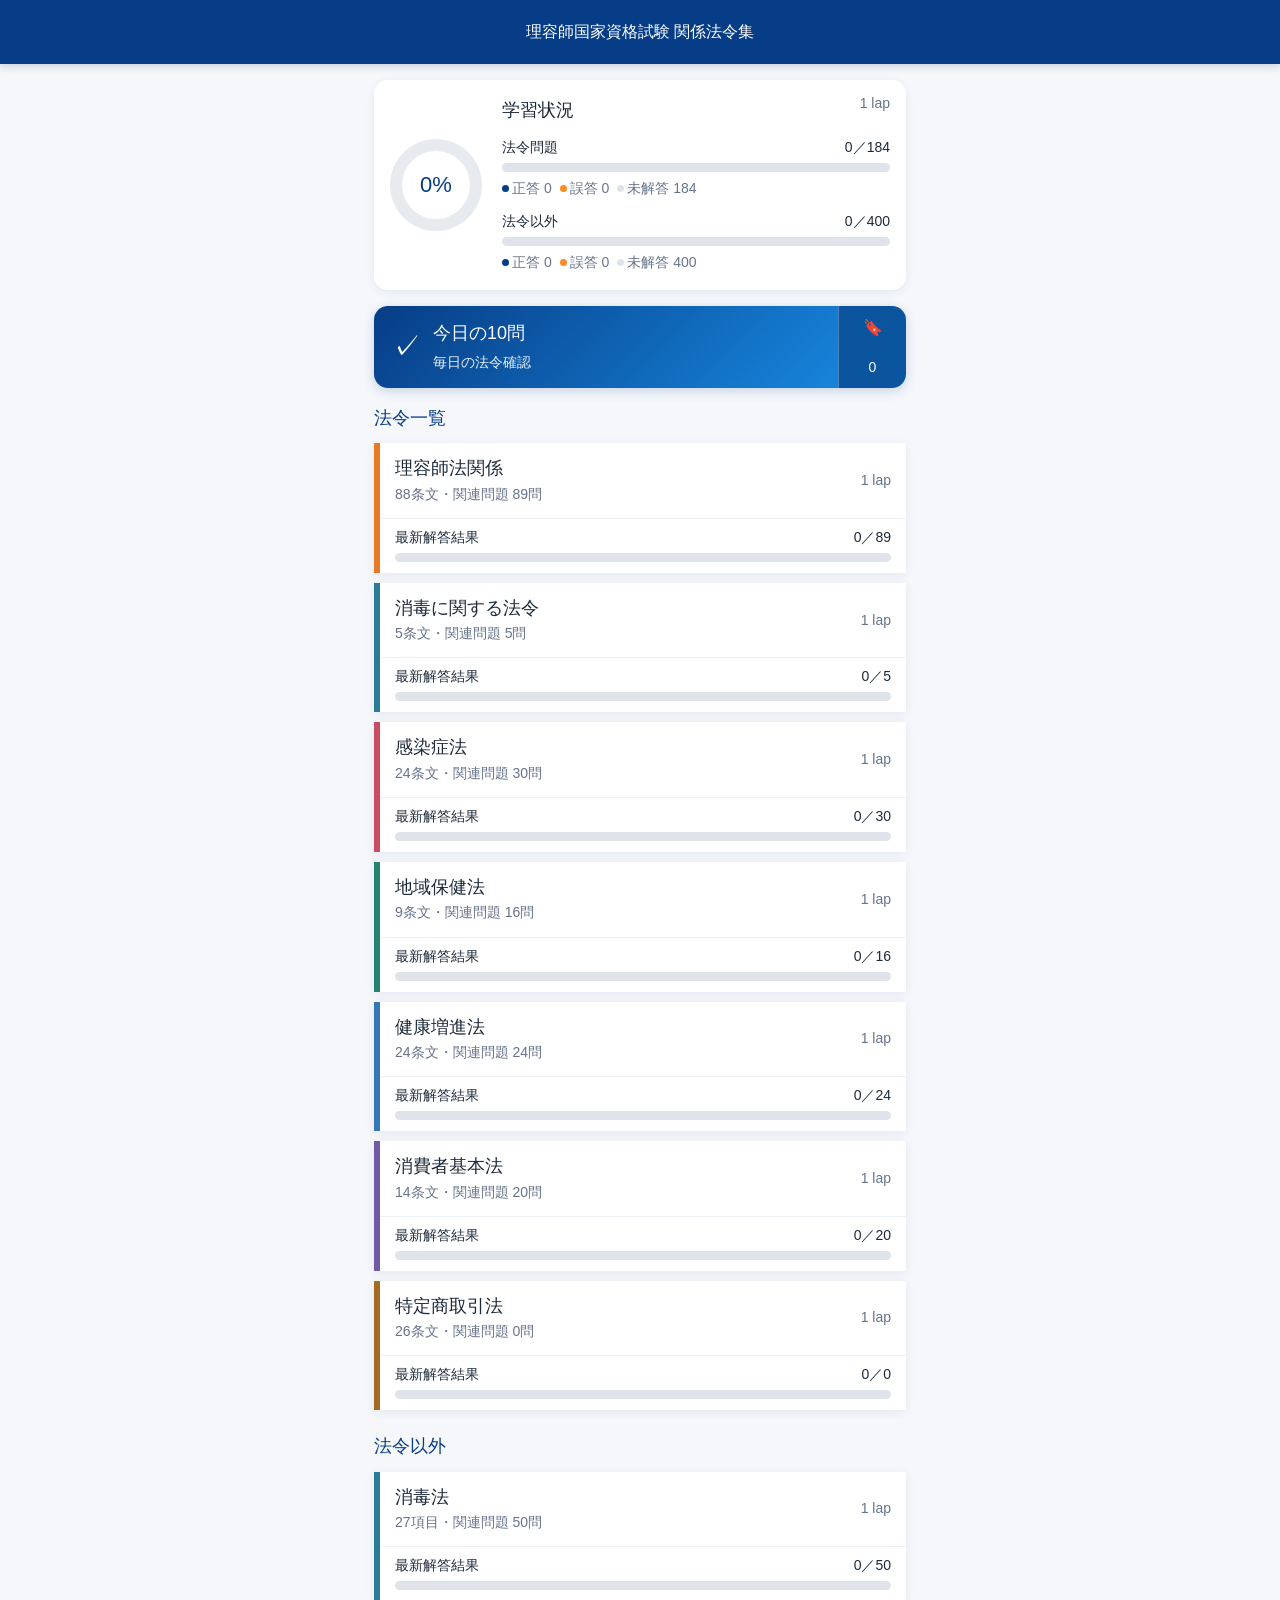
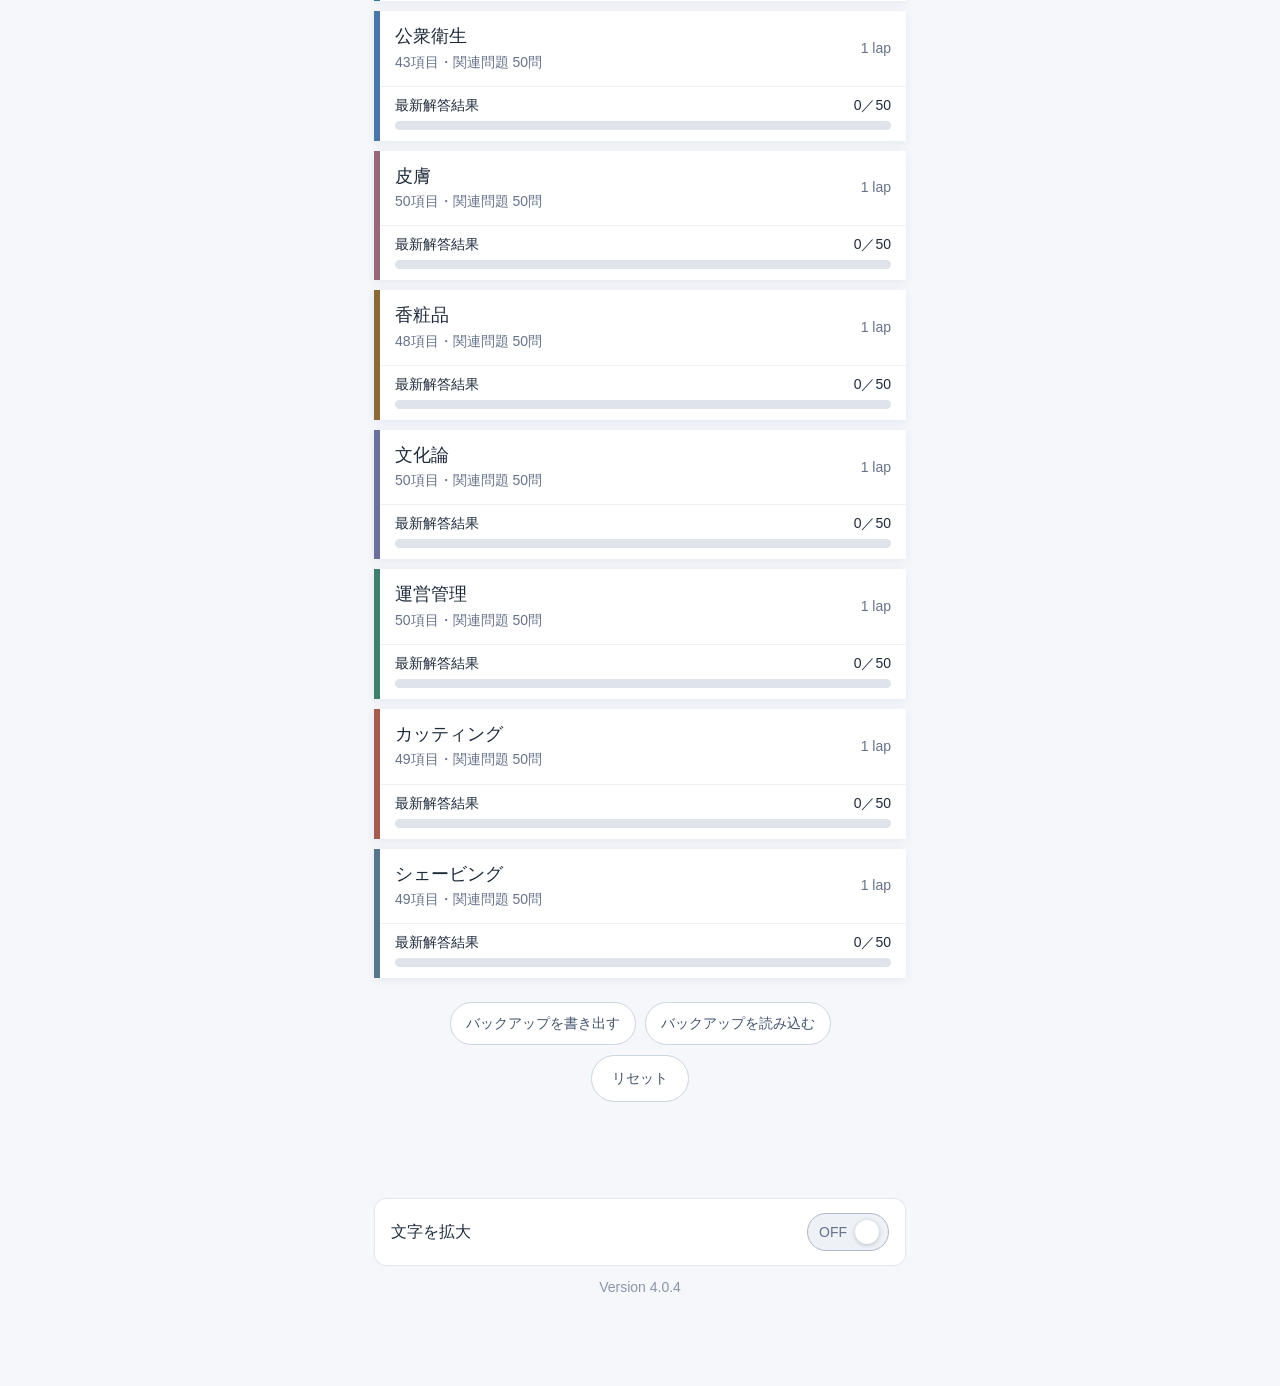
==== commit 24a7fe64: "Add files via upload" ====
--- a/index.html
+++ b/index.html
@@ -22,8 +22,8 @@
 </nav>
 <main id="app" class="app" aria-live="polite"></main>
 <script src="分野別問題/data.js"></script>
-<script src="学習資料/data.js"></script>
 <script src="lawArticleData.js"></script>
+<script src="commercialLawData.js"></script>
 <script src="app.js"></script>
 </body>
 </html>
--- a/style.css
+++ b/style.css
@@ -9,18 +9,18 @@
 button,input{font:inherit}
 button{cursor:pointer}
 .app-header{position:sticky;top:0;z-index:20;display:grid;grid-template-columns:54px minmax(0,1fr) 54px;align-items:center;min-height:64px;padding:env(safe-area-inset-top) 8px 0;background:var(--navy);color:#fff;box-shadow:0 2px 8px #102a4c33}
-.app-header h1{margin:0;text-align:center;font-size:var(--font-lv1);font-weight:400;line-height:1.3;overflow-wrap:anywhere}
+.app-header h1{margin:0;text-align:center;font-size:var(--font-lv4);font-weight:400;line-height:1.3;overflow-wrap:anywhere}
 .header-nav-button{display:grid;place-items:center;width:44px;height:44px;padding:0;border:0;background:transparent;color:#fff;font:inherit;font-size:var(--font-lv1);line-height:1}
 .header-nav-button[hidden]{visibility:hidden;display:grid!important}
 .app{width:min(100%,560px);margin:auto;padding:16px 14px calc(88px + env(safe-area-inset-bottom))}
-.section-title,.view-title{margin:0 0 12px;font-size:var(--font-lv1);font-weight:400;color:var(--navy);line-height:1.4}
+.section-title{margin:0 0 12px;font-size:var(--font-lv3);font-weight:400;color:var(--navy);line-height:1.4}
 .home-card,.article-card,.question-card,.result-card,.bookmark-item,.setting-card{background:var(--card);border-radius:14px;box-shadow:0 2px 10px #17386114}
 .progress-card{position:relative;display:grid;grid-template-columns:96px 1fr;gap:16px;align-items:center;padding:16px;margin-bottom:16px}
 .lap-count{position:absolute;top:14px;right:16px;color:var(--muted);font-size:var(--font-lv5);line-height:1.3}
 .progress-ring{display:grid;place-items:center;width:92px;height:92px;border-radius:50%;background:conic-gradient(var(--navy) var(--rate),#e7ebf0 0);position:relative}
 .progress-ring::after{content:"";position:absolute;width:68px;height:68px;border-radius:50%;background:#fff}
 .progress-ring span{position:relative;z-index:1;font-size:var(--font-lv1);color:var(--navy)}
-.progress-summary h2{margin:0 0 5px;font-size:var(--font-lv2);font-weight:400}
+.progress-summary h2{margin:0 0 5px;font-size:var(--font-lv3);font-weight:400}
 .progress-summary p{margin:0;color:var(--muted);font-size:var(--font-lv5)}
 .overall-stat{margin-top:10px}
 .law-stat-head{display:flex;justify-content:space-between;gap:8px;margin-bottom:4px;font-size:var(--font-lv5)}
@@ -31,18 +31,17 @@
 .today-wrap{display:grid;grid-template-columns:minmax(0,1fr) 68px;margin-bottom:18px;border-radius:14px;overflow:hidden;box-shadow:0 3px 12px #073d8630}
 .today-start,.today-bookmarks{min-height:78px;border:0;color:#fff}
 .today-start{display:flex;align-items:center;gap:12px;padding:13px 17px;background:linear-gradient(135deg,var(--navy),#1684db);text-align:left}
-.today-start .check{font-size:30px}.today-start strong{display:block;font-size:var(--font-lv2);font-weight:400}.today-start small{font-size:var(--font-lv5);opacity:.92}
+.today-start .check{font-size:30px}.today-start strong{display:block;font-size:var(--font-lv3);font-weight:400}.today-start small{font-size:var(--font-lv5);opacity:.92}
 .today-bookmarks{display:grid;place-items:center;background:#0b559f;border-left:1px solid #ffffff44}.today-bookmarks span{display:block}.today-bookmarks .count{font-size:var(--font-lv5)}
 .law-list{display:grid;gap:10px;margin-bottom:24px}
 .non-law-title{margin-top:4px}
 .law-entry{overflow:hidden;border-left:6px solid var(--law-color,var(--orange));border-radius:0;background:#fff;box-shadow:0 2px 9px #17386114}
 .law-button,.article-button{display:grid;grid-template-columns:1fr auto;align-items:center;width:100%;min-height:64px;padding:12px 15px;border:0;border-left:6px solid var(--law-color,var(--orange));border-radius:12px;background:#fff;color:var(--text);box-shadow:0 2px 9px #17386114;text-align:left}
-.law-entry .law-button{border-left:0;border-radius:0;box-shadow:none}
+.law-entry .law-button{grid-template-columns:minmax(0,1fr) auto auto;border-left:0;border-radius:0;box-shadow:none}
 .article-button{border-radius:0}
-.law-entry .law-button{grid-template-columns:minmax(0,1fr) auto auto}
 .law-lap{margin-left:10px;color:var(--muted);font-size:var(--font-lv5);white-space:nowrap}
 .law-progress{padding:7px 15px 11px;border-top:1px solid #edf0f4}
-.law-button strong,.article-button strong{font-size:var(--font-lv2);font-weight:400;line-height:1.45;overflow-wrap:anywhere}.law-button small,.article-button small{display:block;color:var(--muted);font-size:var(--font-lv5)}
+.law-button strong,.article-button strong{font-size:var(--font-lv3);font-weight:400;line-height:1.45;overflow-wrap:anywhere}.law-button small,.article-button small{display:block;color:var(--muted);font-size:var(--font-lv5)}
 .arrow{font-size:28px;color:var(--orange)}
 .law-entry .arrow{color:var(--law-color,var(--orange))}
 .article-button .arrow{color:var(--law-color,var(--orange))}
@@ -52,31 +51,31 @@
 .setting-card{display:flex;align-items:center;justify-content:space-between;gap:14px;margin:18px 0 10px;padding:14px 16px;border:1px solid #dfe8f2;border-radius:12px;background:#fff;box-shadow:none;font-size:var(--font-lv4)}
 .toggle{display:inline-flex;align-items:center;gap:8px;min-width:82px;height:38px;padding:4px 7px 4px 11px;border:1px solid #aeb9c8;border-radius:999px;background:#eef2f7;color:var(--muted);font-size:var(--font-lv5)}.toggle.is-on{border-color:var(--navy);background:var(--navy);color:#fff}.toggle-state{min-width:25px;text-align:center}.toggle-knob{display:block;width:24px;height:24px;border-radius:50%;background:#fff;box-shadow:0 1px 4px #10233f40}
 .version{margin-top:12px;text-align:center;color:#8a96a8;font-size:var(--font-lv5);line-height:1.4}
-.view-head{display:grid;grid-template-columns:40px minmax(0,1fr) 40px;align-items:center;margin-bottom:14px}.view-head h2{margin:0;text-align:center;color:var(--navy);font-size:var(--font-lv1);font-weight:400;line-height:1.4;overflow-wrap:anywhere}
+.view-head{display:grid;grid-template-columns:40px minmax(0,1fr) 40px;align-items:center;margin-bottom:14px}.view-head h2{margin:0;text-align:center;color:var(--navy);font-size:var(--font-lv3);font-weight:400;line-height:1.4;overflow-wrap:anywhere}
 .article-card{padding:0}
 .article-card summary{display:grid;grid-template-columns:1fr auto;align-items:center;gap:12px;padding:18px;cursor:pointer;list-style:none}
 .article-card summary::-webkit-details-marker{display:none}
-.article-card summary h2{margin:0;color:var(--navy);font-size:var(--font-lv2);font-weight:400;line-height:1.5;overflow-wrap:anywhere}
+.article-card summary h2{margin:0;color:var(--navy);font-size:var(--font-lv3);font-weight:400;line-height:1.5;overflow-wrap:anywhere}
 .article-toggle{color:var(--navy);font-size:24px;line-height:1;transition:transform .2s}
 .article-card:not([open]) .article-toggle{transform:rotate(180deg)}
 .article-content{padding:0 18px 18px}
-.article-block{margin:0;padding:18px 0;border-top:1px solid #e8edf3}.article-block:first-of-type{border-top:0}.article-block h3{margin:0 0 10px;color:var(--orange);font-size:var(--font-lv2);font-weight:600;line-height:1.45}.article-block p,.article-block li{font-size:var(--font-lv3);font-weight:400;line-height:1.72}.article-block p{margin:0 0 1em;white-space:pre-wrap;overflow-wrap:anywhere}.article-block p:last-child{margin-bottom:0}.article-points{display:block}.article-source{color:#2e3c50;font-size:var(--font-lv3)!important;font-weight:400!important;line-height:1.72!important}.article-source.article-number{color:var(--navy)}
-.related-button,.primary-button,.secondary-button{width:100%;min-height:48px;margin-top:10px;border-radius:10px;font-size:var(--font-lv4)}
-.related-button,.primary-button{border:0;background:var(--navy);color:#fff}.secondary-button{border:1px solid #bdc9d8;background:#fff;color:var(--navy)}
+.article-block{margin:0;padding:18px 0;border-top:1px solid #e8edf3}.article-block:first-of-type{border-top:0}.article-block h3{margin:0 0 10px;color:var(--orange);font-size:var(--font-lv3);font-weight:600;line-height:1.45}.article-block p,.article-block li{font-size:var(--font-lv4);font-weight:400;line-height:1.72}.article-block p{margin:0 0 1em;white-space:pre-wrap;overflow-wrap:anywhere}.article-block p:last-child{margin-bottom:0}.article-points{display:block}.article-source{color:#2e3c50;font-size:var(--font-lv4)!important;font-weight:400!important;line-height:1.72!important}.article-source.article-number{color:var(--navy)}
+.primary-button,.secondary-button{width:100%;min-height:48px;margin-top:10px;border-radius:10px;font-size:var(--font-lv4)}
+.primary-button{border:0;background:var(--navy);color:#fff}.secondary-button{border:1px solid #bdc9d8;background:#fff;color:var(--navy)}
 .law-related-link{margin:0 0 14px}
 .no-related{margin:10px 0 0;color:var(--muted);font-size:var(--font-lv5);text-align:center}
 .article-navigation{position:fixed;z-index:30;right:0;bottom:0;left:0;display:grid;grid-template-columns:1fr 1fr 1fr;gap:8px;width:min(100%,560px);margin:0 auto;padding:10px 14px calc(10px + env(safe-area-inset-bottom));border-top:1px solid #dce4ee;background:#fff;box-shadow:0 -3px 12px #1738611f}.article-navigation button{min-height:48px;padding:7px 5px;border:1px solid #c8d3e1;border-radius:10px;background:#fff;color:var(--navy);white-space:nowrap}.article-navigation .article-question-button{border-color:var(--navy);background:var(--navy);color:#fff}.article-navigation button:disabled{border-color:#dce2ea;background:#edf0f4;color:#9ba7b5;cursor:default}
 .study-progress{height:7px;margin:0 0 12px;border-radius:99px;background:#dfe5ec;overflow:hidden}.study-progress i{display:block;height:100%;background:var(--orange)}
 .question-count{text-align:center;margin-bottom:8px;color:var(--muted);font-size:var(--font-lv5)}
-.question-card{position:relative;padding:18px 16px 16px}.question-card h2{margin:28px 0 18px;font-size:var(--font-lv3);font-weight:400;line-height:1.7;white-space:pre-wrap;overflow-wrap:anywhere}
+.question-card{position:relative;padding:18px 16px 16px}.question-card h2{margin:28px 0 18px;font-size:var(--font-lv4);font-weight:400;line-height:1.7;white-space:pre-wrap;overflow-wrap:anywhere}
 .question-bookmark{position:absolute;top:12px;left:12px;border:0;background:transparent;font-size:24px;filter:grayscale(1);opacity:.55}.question-bookmark.is-on{filter:none;opacity:1}
 .question-number{position:absolute;top:15px;right:15px;color:var(--muted);font-size:var(--font-lv5)}
-.choices{display:grid;gap:9px}.choice{width:100%;min-height:52px;padding:10px 12px;border:1px solid #cbd5e1;border-radius:10px;background:#fff;color:var(--text);font-size:var(--font-lv3);line-height:1.65;text-align:left;overflow-wrap:anywhere}.choice.correct{border-color:#2f8a58;background:#eaf7ef}.choice.wrong{border-color:#d66057;background:#fff0ef}.choice:disabled{color:inherit;opacity:1}
-.answer-box{margin-top:14px;padding:14px;border-radius:10px;background:#fff8ed}.answer-box h3{margin:0 0 8px;color:var(--orange);font-size:var(--font-lv2);font-weight:400;line-height:1.45}.answer-box p{margin:0;font-size:var(--font-lv3);line-height:1.8;white-space:pre-wrap;overflow-wrap:anywhere}.answer-explanation-part{margin:0 0 1.25em}.answer-explanation-part:last-child{margin-bottom:0}.answer-explanation-part h4{margin:0 0 .45em;font-size:var(--font-lv3);font-weight:400;line-height:1.5}.answer-explanation-part p{margin:0}
+.choices{display:grid;gap:9px}.choice{width:100%;min-height:52px;padding:10px 12px;border:1px solid #cbd5e1;border-radius:10px;background:#fff;color:var(--text);font-size:var(--font-lv4);line-height:1.65;text-align:left;overflow-wrap:anywhere}.choice.correct{border-color:#2f8a58;background:#eaf7ef}.choice.wrong{border-color:#d66057;background:#fff0ef}.choice:disabled{color:inherit;opacity:1}
+.answer-box{margin-top:14px;padding:14px;border-radius:10px;background:#fff8ed}.answer-box h3{margin:0 0 8px;color:var(--orange);font-size:var(--font-lv3);font-weight:400;line-height:1.45}.answer-box p{margin:0;font-size:var(--font-lv4);line-height:1.8;white-space:pre-wrap;overflow-wrap:anywhere}.answer-explanation-part{margin:0 0 1.25em}.answer-explanation-part:last-child{margin-bottom:0}.answer-explanation-part h4{margin:0 0 .45em;font-size:var(--font-lv4);font-weight:400;line-height:1.5}.answer-explanation-part p{margin:0}
 .question-nav{display:grid;grid-template-columns:1fr 1fr;gap:10px;margin-top:12px}.question-nav button{min-height:48px;border:0;border-radius:10px;background:var(--navy);color:#fff}.question-nav button:disabled{background:#b9c4d1}
 .result-card{padding:18px}.result-totals{display:grid;grid-template-columns:1fr 1fr;gap:10px;margin-bottom:16px}.result-totals div{padding:13px;border-radius:10px;text-align:center;background:#eef4fb}.result-totals strong{display:block;color:var(--navy);font-size:28px;font-weight:400}
-.result-list{display:grid;gap:7px;margin-bottom:14px}.result-row{display:grid;grid-template-columns:30px minmax(0,1fr);gap:7px;padding:9px;border-radius:8px;background:#f6f8fb;font-size:var(--font-lv3);line-height:1.65;overflow-wrap:anywhere}.result-row .ok{color:#24804e}.result-row .ng{color:var(--danger)}
-.bookmark-list{display:grid;gap:10px}.bookmark-item{overflow:hidden}.bookmark-item summary{display:grid;grid-template-columns:minmax(0,1fr) auto;gap:10px;padding:14px;cursor:pointer;list-style:none}.bookmark-item summary::-webkit-details-marker{display:none}.bookmark-item summary span{font-size:var(--font-lv3);line-height:1.65;overflow-wrap:anywhere}.bookmark-item summary small{color:var(--muted);font-size:var(--font-lv4)}.bookmark-body{padding:0 14px 14px;border-top:1px solid #edf0f4}.bookmark-body h3{margin:15px 0 7px;color:var(--orange);font-size:var(--font-lv2);font-weight:400;line-height:1.45}.bookmark-body p,.bookmark-body ol{margin:0;font-size:var(--font-lv3);line-height:1.75;white-space:pre-wrap;overflow-wrap:anywhere}.bookmark-actions{display:grid;grid-template-columns:1fr 1fr;gap:8px;margin-top:12px}.bookmark-actions button{min-height:44px;border-radius:9px;font-size:var(--font-lv4)}.bookmark-actions .remove{border:1px solid #e1aaa5;background:#fff;color:var(--danger)}.bookmark-actions .open{border:0;background:var(--navy);color:#fff}
+.result-list{display:grid;gap:7px;margin-bottom:14px}.result-row{display:grid;grid-template-columns:30px minmax(0,1fr);gap:7px;padding:9px;border-radius:8px;background:#f6f8fb;font-size:var(--font-lv4);line-height:1.65;overflow-wrap:anywhere}.result-row .ok{color:#24804e}.result-row .ng{color:var(--danger)}
+.bookmark-list{display:grid;gap:10px}.bookmark-item{overflow:hidden}.bookmark-item summary{display:grid;grid-template-columns:minmax(0,1fr) auto;gap:10px;padding:14px;cursor:pointer;list-style:none}.bookmark-item summary::-webkit-details-marker{display:none}.bookmark-item summary span{font-size:var(--font-lv4);line-height:1.65;overflow-wrap:anywhere}.bookmark-item summary small{color:var(--muted);font-size:var(--font-lv5)}.bookmark-body{padding:0 14px 14px;border-top:1px solid #edf0f4}.bookmark-body h3{margin:15px 0 7px;color:var(--orange);font-size:var(--font-lv3);font-weight:400;line-height:1.45}.bookmark-body p,.bookmark-body ol{margin:0;font-size:var(--font-lv4);line-height:1.75;white-space:pre-wrap;overflow-wrap:anywhere}.bookmark-actions{display:grid;grid-template-columns:1fr 1fr;gap:8px;margin-top:12px}.bookmark-actions button{min-height:44px;border-radius:9px;font-size:var(--font-lv4)}.bookmark-actions .remove{border:1px solid #e1aaa5;background:#fff;color:var(--danger)}.bookmark-actions .open{border:0;background:var(--navy);color:#fff}
 .empty{padding:30px 12px;text-align:center;color:var(--muted)}
 body.text-enlarged .law-button strong,
 body.text-enlarged .article-button strong,
